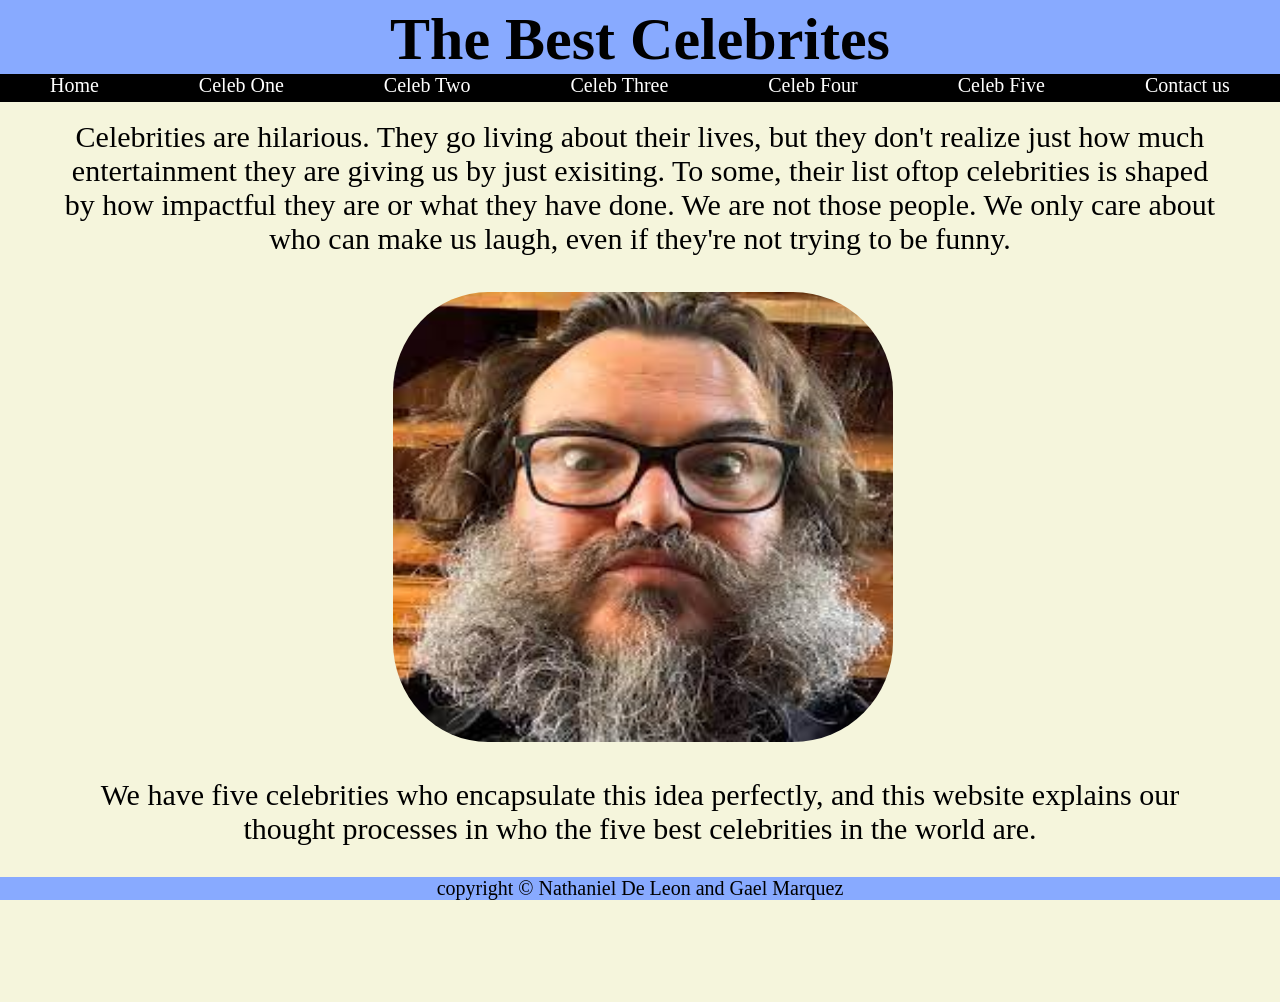
==== index.html @ 910fa21a "fixed pictures" ====
<html>
    <head>
        <title>Home</title>
        <link rel="stylesheet" href="styles.css">
    </head>
    <body>
        <header>
            <div class="heading">
                <h1>The Best Celebrites</h1>
            </div>
            <ul class="nav-bar">
                <li><a href="index.html">Home</a></li>
                <li><a href="celeb_one.html">Celeb One</a></li>
                <li><a href="celeb_two.html">Celeb Two</a></lil>
                <li><a href="celeb_three.html">Celeb Three</a></li>
                <li><a href="celeb_four.html">Celeb Four</a></li>
                <li><a href="celeb_five.html">Celeb Five</a></li>
                <li><a href="contact_us.html">Contact us</a></li>
            </ul>
        </header>
        <div class="content">
            <br>
            <p> Celebrities are hilarious. They go living about their lives, but they don't realize just how much entertainment they are giving us by just exisiting. To some, their list oftop celebrities is shaped by how impactful they are or what they have done. We are not those people. We only care about who can make us laugh, even if they're not trying to be funny. </p>
            <br><br>
            <img src="Images/JackBlack.jpeg" width="500" height="450">
            <br><br>
            <p> We have five celebrities who encapsulate this idea perfectly, and this website explains our thought processes in who the five best celebrities in the world are.</p>
        </div>
        <footer>
            copyright &copy; Nathaniel De Leon and Gael Marquez
        </footer>
    </body>
</html>
---- styles.css ----
*{
    margin:0px;
    padding:0px;
}
header{
    width:100%;
    align-items: center;
    background-color: #88aaff;
    padding-top: 5px;
    position: sticky;
    top:0;
}
.heading{
    color:black;
    font-size:30px;
    
}
.heading h1{
    text-align: center;
}
.nav-bar{
    background-color:black;
    display: flex;
    justify-content: space-around;
    list-style-type: none;
    padding-bottom: 5px;
    margin-bottom: 0px;
}
.nav-bar a{
    font-size: 20px;
    color: white;
}
.nav-bar .active{
    color: #e25825;
}
a:link{
    text-decoration: none;
}
a:visited{
    text-decoration: none;
}
a:hover{
    text-decoration: underline;
}
a:active{
    text-decoration: none;
}
.content{
    width: 100%;
    height:100%;
    background-color: beige;
}
footer{
    width: 100%;
    text-align: center;
    font-size: 20px;
    background-color: #88aaff;
    bottom: 0;
    position: fixed;
}
.content p{
    font-size: 30px;
    text-align:center;
    margin-left: 5%;
    margin-right: 5%;
}
.content img{
    display: block;
    margin-right: auto;
    margin-left:auto;
    padding-left: 5px;
    border: #000000 2px;
    border-radius: 100px;
}
.content form{
    width: max-content;
    margin: auto;
    padding-top: 30px;
}
.content form fieldset{
    padding: 10px;
}
.content form input, label{
    font-size: 20px;
}
.content form legend{
    font-size: 30px;
    
}
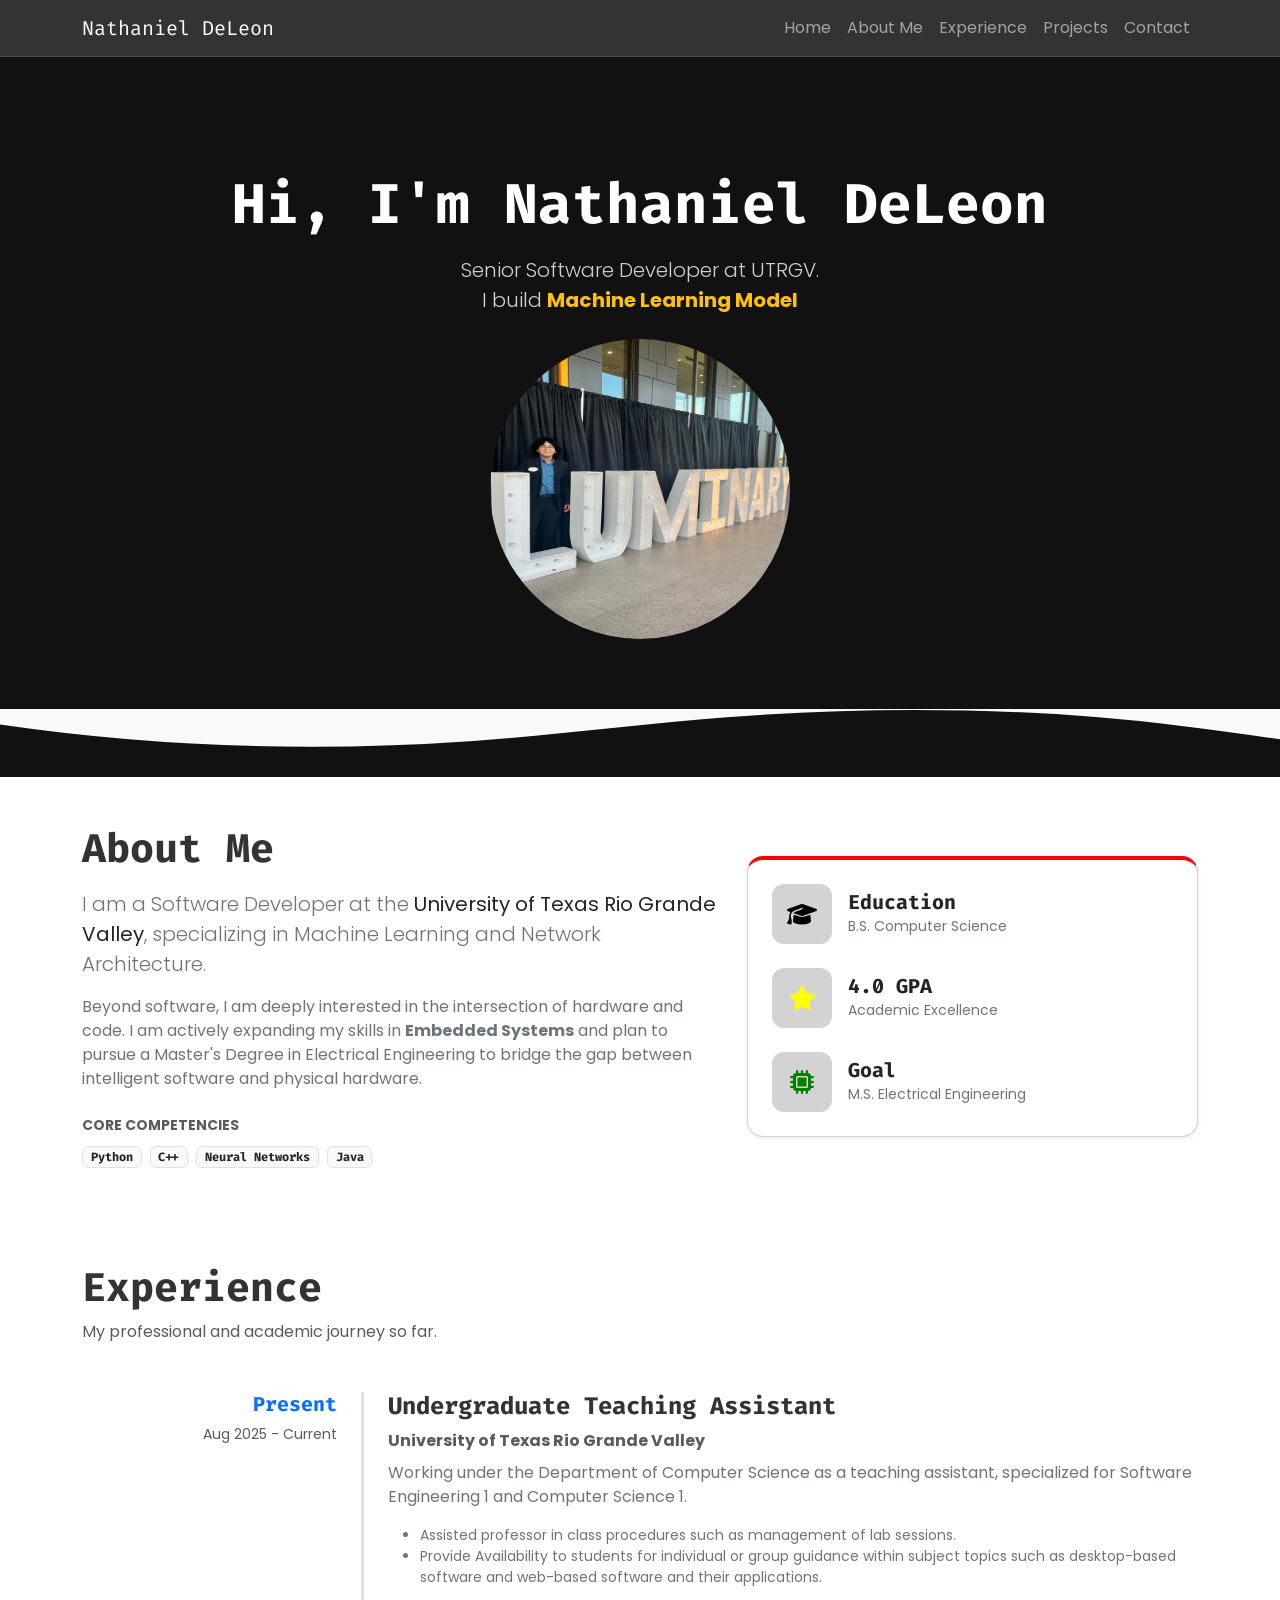
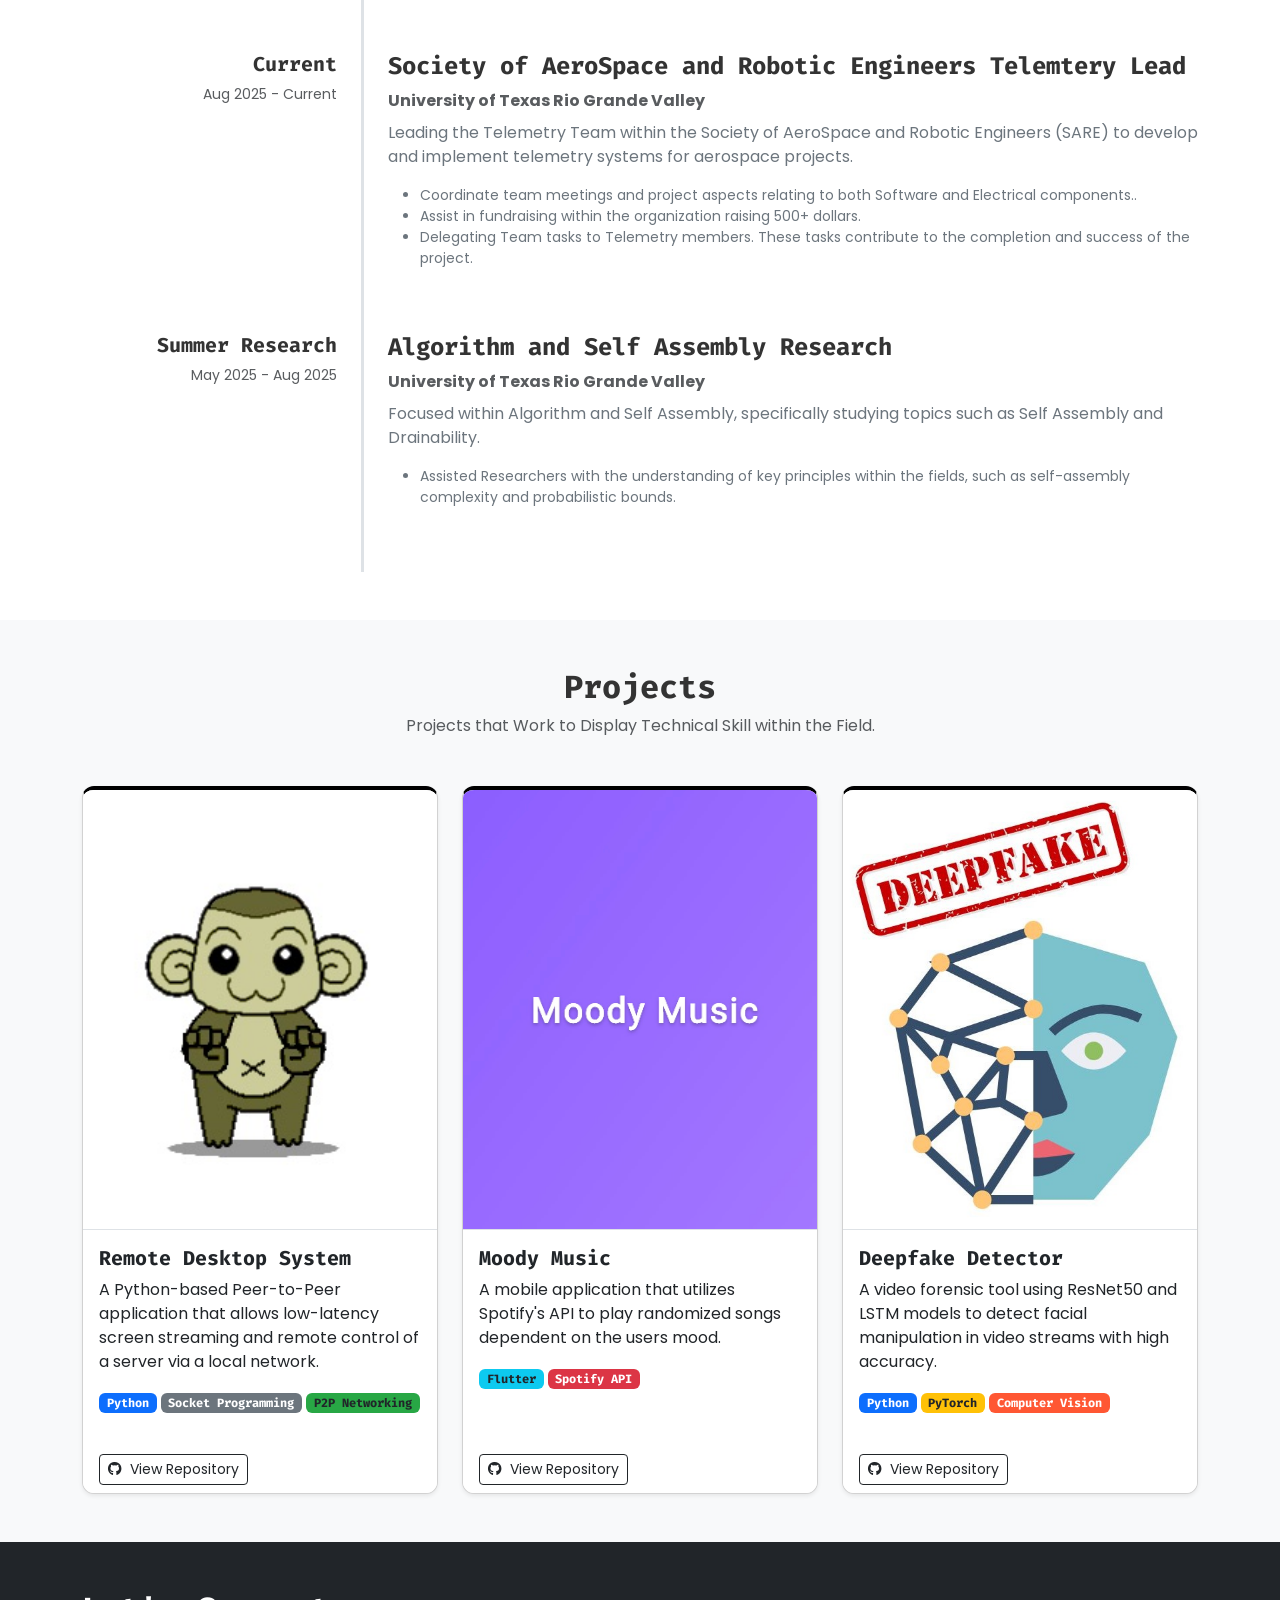
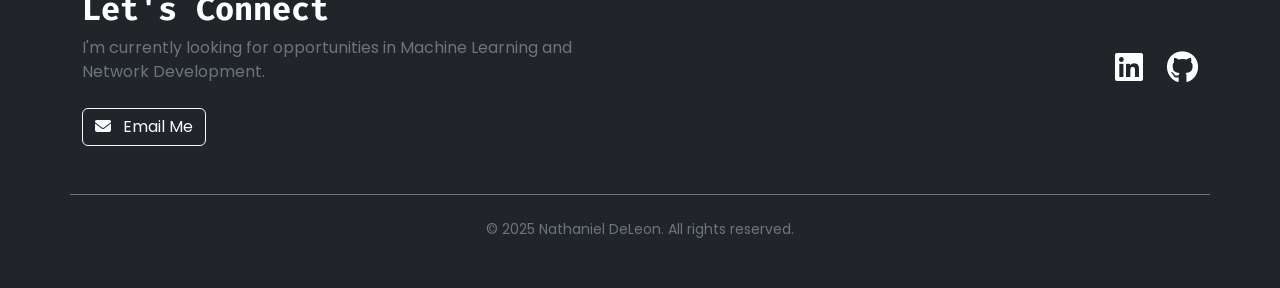
==== commit cc93ea2c: "Initial Commit of Portfolio" ====
--- a/index.html
+++ b/index.html
@@ -1,33 +1,315 @@
-<html>
-    <head>
-        <title>Home</title>
-        <link rel="stylesheet" href="styles.css">
-    </head>
-    <body>
-        <header>
-            <div class="heading">
-                <h1>The Best Celebrites</h1>
-            </div>
-            <ul class="nav-bar">
-                <li><a href="index.html">Home</a></li>
-                <li><a href="celeb_one.html">Celeb One</a></li>
-                <li><a href="celeb_two.html">Celeb Two</a></lil>
-                <li><a href="celeb_three.html">Celeb Three</a></li>
-                <li><a href="celeb_four.html">Celeb Four</a></li>
-                <li><a href="celeb_five.html">Celeb Five</a></li>
-                <li><a href="contact_us.html">Contact us</a></li>
-            </ul>
-        </header>
-        <div class="content">
-            <br>
-            <p> Celebrities are hilarious. They go living about their lives, but they don't realize just how much entertainment they are giving us by just exisiting. To some, their list oftop celebrities is shaped by how impactful they are or what they have done. We are not those people. We only care about who can make us laugh, even if they're not trying to be funny. </p>
-            <br><br>
-            <img src="Images/JackBlack.jpeg" width="500" height="450">
-            <br><br>
-            <p> We have five celebrities who encapsulate this idea perfectly, and this website explains our thought processes in who the five best celebrities in the world are.</p>
-        </div>
-        <footer>
-            copyright &copy; Nathaniel De Leon and Gael Marquez
-        </footer>
-    </body>
+<!DOCTYPE html>
+<html lang="en">
+<head>
+    <meta charset="UTF-8">
+    <meta name="viewport" content="width=device-width, initial-scale=1.0">
+    <title>Nathaniel DeLeon</title>
+    
+    <link href="https://cdn.jsdelivr.net/npm/bootstrap@5.3.0/dist/css/bootstrap.min.css" rel="stylesheet">
+    
+    <link rel="stylesheet" href="css/style.css">
+
+    <link href="https://fonts.googleapis.com/css2?family=Fira+Code:wght@300;400;500&family=Poppins:wght@400;600;700&display=swap" rel="stylesheet">
+    <link rel="stylesheet" href="https://cdnjs.cloudflare.com/ajax/libs/font-awesome/6.4.0/css/all.min.css">
+</head>
+<body>
+
+    <nav class="navbar navbar-expand-lg navbar-dark bg-dark sticky-top">
+        <div class="container">
+            <a class="navbar-brand" href="#">Nathaniel DeLeon</a>
+            
+            <button class="navbar-toggler" type="button" data-bs-toggle="collapse" data-bs-target="#navbarNav">
+                <span class="navbar-toggler-icon"></span>
+            </button>
+    
+            <div class="collapse navbar-collapse" id="navbarNav">
+                <ul class="navbar-nav ms-auto"> <li class="nav-item">
+                        <a class="nav-link" href="#hero">Home</a>
+                    </li>
+
+                    <li class="nav-item">
+                        <a class="nav-link" href="#about">About Me</a>
+                    </li>
+                    <li class="nav-item">
+                        <a class="nav-link" href="#experience">Experience</a>
+                    </li>
+
+                    <li class="nav-item">
+                        <a class="nav-link" href="#projects">Projects</a>
+                    </li>
+                    <li class="nav-item">
+                        <a class="nav-link" href="#contact">Contact</a>
+                    </li>
+                </ul>
+            </div>
+        </div>
+    </nav>
+
+    <section id="hero" class="text-center py-5">
+        <div class="container">
+            <h1 class="fw-bold display-4 mb-3">Hi, I'm Nathaniel DeLeon</h1>
+            
+            <p class="lead mb-4">
+                Senior Software Developer at UTRGV.<br>
+                I build <span id="typewriter" class="fw-bold text-warning"></span>
+            </p>
+
+            <img src="assets/ProfilePicture.JPG" alt="Nathaniel DeLeon" class="rounded-circle mb-4" width="300" height="300">
+            
+            
+        </div>
+        <div style="position: absolute; bottom: 0; left: 0; width: 100%; overflow: hidden; line-height: 0;">
+            <svg data-name="Layer 1" xmlns="http://www.w3.org/2000/svg" viewBox="0 0 1200 120" preserveAspectRatio="none" style="position: relative; display: block; width: calc(138% + 1.3px); height: 68px;">
+                <path d="M321.39,56.44c58-10.79,114.16-30.13,172-41.86,82.39-16.72,168.19-17.73,250.45-.39C823.78,31,906.67,72,985.66,92.83c70.05,18.48,146.53,26.09,214.34,3V0H0V27.35A600.21,600.21,0,0,0,321.39,56.44Z" fill="#f8f9fa"></path>
+            </svg>
+        </div>
+    </section>
+
+    <section id="about" class="py-5 bg-white">
+        <div class="container">
+            <div class="row align-items-center">
+                
+                <div class="col-md-7 mb-4 mb-md-0">
+                    <h2 class="fw-bold mb-3 display-6">About Me</h2>
+                    <p class="lead text-secondary">
+                        I am a Software Developer at the <strong class="text-dark">University of Texas Rio Grande Valley</strong>, specializing in Machine Learning and Network Architecture.
+                    </p>
+                    <p class="text-secondary">
+                        Beyond software, I am deeply interested in the intersection of hardware and code. I am actively expanding my skills in <strong>Embedded Systems</strong> and plan to pursue a Master's Degree in Electrical Engineering to bridge the gap between intelligent software and physical hardware.
+                    </p>
+                    
+                    <div class="mt-4">
+                        <p class="fw-bold small text-uppercase text-muted mb-2">Core Competencies</p>
+                        <span class="badge bg-light text-dark border me-1">Python</span>
+                        <span class="badge bg-light text-dark border me-1">C++</span>
+                        <span class="badge bg-light text-dark border me-1">Neural Networks</span>
+                        <span class="badge bg-light text-dark border">Java</span>
+                    </div>
+                </div>
+    
+                <div class="col-md-5">
+                    <div class="card bg-white p-4 rounded-4 shadow-sm h-100">
+                        <div class="d-flex align-items-center mb-4">
+                            <div class="icon-box icon-box-primary me-3">
+                                <i class="fas fa-graduation-cap fa-xl"></i>
+                            </div>
+                            <div>
+                                <h5 class="fw-bold mb-0">Education</h5>
+                                <small class="text-secondary">B.S. Computer Science</small>
+                            </div>
+                        </div>
+                    
+                        <div class="d-flex align-items-center mb-4">
+                            <div class="icon-box icon-box-warning me-3">
+                                <i class="fas fa-star fa-xl"></i>
+                            </div>
+                            <div>
+                                <h5 class="fw-bold mb-0">4.0 GPA</h5>
+                                <small class="text-secondary">Academic Excellence</small>
+                            </div>
+                        </div>
+                    
+                        <div class="d-flex align-items-center">
+                            <div class="icon-box icon-box-success me-3">
+                                <i class="fas fa-microchip fa-xl"></i>
+                            </div>
+                            <div>
+                                <h5 class="fw-bold mb-0">Goal</h5>
+                                <small class="text-secondary">M.S. Electrical Engineering</small>
+                            </div>
+                        </div>
+                    </div>
+                </div>
+    
+            </div>
+        </div>
+    </section>
+
+    <section id="experience" class="py-5 bg-white">
+        <div class="container">
+            <div class="mb-5">
+                <h2 class="fw-bold display-6">Experience</h2>
+                <p class="text-muted">My professional and academic journey so far.</p>
+            </div>
+    
+            <div class="row g-0">
+                <div class="col-md-3 d-flex flex-column align-items-md-end pe-md-4 mb-3 mb-md-0">
+                    <h5 class="fw-bold text-primary">Present</h5>
+                    <span class="text-muted small">Aug 2025 - Current</span>
+                </div>
+                <div class="col-md-9 ps-md-4 border-start border-3 border-light pb-5">
+                    <h4 class="fw-bold">Undergraduate Teaching Assistant</h4>
+                    <p class="text-muted fw-bold mb-2">University of Texas Rio Grande Valley</p>
+                    <p class="text-secondary">
+                        Working under the Department of Computer Science as a teaching assistant, specialized for Software Engineering 1 and Computer Science 1.
+                        
+                    </p>
+                    <ul class="text-secondary small">
+                        <li>Assisted professor in class procedures such as management of lab sessions.</li>
+                        <li>Provide Availability to students for individual or group guidance within subject topics such as desktop-based software and web-based software and their applications.</li>
+                    </ul>
+                </div>
+            </div>
+    
+            <div class="row g-0">
+                <div class="col-md-3 d-flex flex-column align-items-md-end pe-md-4 mb-3 mb-md-0">
+                    <h5 class="fw-bold">Current</h5>
+                    <span class="text-muted small">Aug 2025 - Current</span>
+                </div>
+                <div class="col-md-9 ps-md-4 border-start border-3 border-light pb-5">
+                    <h4 class="fw-bold">Society of AeroSpace and Robotic Engineers Telemtery Lead</h4>
+                    <p class="text-muted fw-bold mb-2">University of Texas Rio Grande Valley</p>
+                    <p class="text-secondary">
+                        Leading the Telemetry Team within the Society of AeroSpace and Robotic Engineers (SARE) to develop and implement telemetry systems for aerospace projects.
+                    </p>
+                    <ul class="text-secondary small">
+                        <li>Coordinate team meetings and project aspects relating to both Software and Electrical components..</li>
+                        <li>Assist in fundraising within the organization raising 500+ dollars.</li>
+                        <li>Delegating Team tasks to Telemetry members. These tasks contribute to the completion and success of the project.</li>
+                    </ul>
+                </div>
+            </div>
+    
+            <div class="row g-0">
+                <div class="col-md-3 d-flex flex-column align-items-md-end pe-md-4 mb-3 mb-md-0">
+                    <h5 class="fw-bold">Summer Research</h5>
+                    <span class="text-muted small">May 2025 - Aug 2025</span>
+                </div>
+                <div class="col-md-9 ps-md-4 border-start border-3 border-light pb-5">
+                    <h4 class="fw-bold">Algorithm and Self Assembly Research</h4>
+                    <p class="text-muted fw-bold mb-2">University of Texas Rio Grande Valley</p>
+                    <p class="text-secondary">
+                        Focused within Algorithm and Self Assembly, specifically studying topics such as Self Assembly and Drainability.
+                    </p>
+                    <ul class="text-secondary small">
+                        <li>Assisted Researchers with the understanding of key principles within the fields, such as self-assembly complexity and probabilistic bounds.</li>
+                    </ul>
+                </div>
+            </div>
+    
+        </div>
+    </section>
+
+    <section id="projects" class="py-5 bg-light">
+        <div class="container">
+            
+            <div class="text-center mb-5">
+                <h2 class="fw-bold">Projects</h2>
+                <p class="text-muted">Projects that Work to Display Technical Skill within the Field.</p>
+            </div>
+    
+            <div class="row g-4"> 
+                
+                <div class="col-12 col-md-6 col-lg-4">
+                    <div id="Remote" class="card h-100 shadow-sm">
+                        <img src="assets/monkey_wave.jpeg" class="card-img-top" alt="Remote Desktop App">
+                        <div class="card-body">
+                            <h5 class="card-title fw-bold">Remote Desktop System</h5>
+                            <p class="card-text">
+                                A Python-based Peer-to-Peer application that allows low-latency screen streaming and remote control of a server via a local network.
+                            </p>
+                            <div class="mb-3">
+                                <span class="badge bg-primary">Python</span>
+                                <span class="badge bg-secondary">Socket Programming</span>
+                                <span class="badge bg-green-color text-dark">P2P Networking</span>
+                            </div>
+                        </div>
+                        <div class="card-footer bg-white border-0">
+                            <a href="https://github.com/CompleteCanoe98/Local-Network-Remote-Desktop-Streaming-Control-System" target="_blank" class="btn btn-outline-dark btn-sm">
+                                <i class="fab fa-github me-1"></i> View Repository
+                            </a>
+                        </div>
+                    </div>
+                </div>
+
+                <div class="col-12 col-md-6 col-lg-4">
+                    <div id="moody-card" class="card h-100 shadow-sm">
+                        <img src="assets/MoodyMusicIcon.jpeg" class="card-img-top" alt="Moody Music">
+                        <div class="card-body">
+                            <h5 class="card-title fw-bold">Moody Music</h5>
+                            <p class="card-text">
+                                A mobile application that utilizes Spotify's API to play randomized songs dependent on the users mood.
+                            </p>
+                            <div class="mb-3">
+                                <span class="badge bg-info text-dark">Flutter</span>
+                                <span class="badge bg-danger">Spotify API</span>
+                            </div>
+
+                        </div>
+                        <div class="card-footer bg-white border-0">
+                            <a href="https://github.com/CompleteCanoe98/Moody-Music" class="btn btn-outline-dark btn-sm">
+                                <i class="fab fa-github me-1"></i> View Repository</a>
+                        </div>
+                    </div>
+                </div>
+    
+                <div class="col-12 col-md-6 col-lg-4">
+                    <div id="deepfake" class="card h-100 shadow-sm">
+                        <img src="assets/deepfakePicture.jpg" class="card-img-top" alt="Deepfake Detector">
+                        <div class="card-body">
+                            <h5 class="card-title fw-bold">Deepfake Detector</h5>
+                            <p class="card-text">
+                                A video forensic tool using ResNet50 and LSTM models to detect facial manipulation in video streams with high accuracy.
+                            </p>
+                            <div class="mb-3">
+                                <span class="badge bg-primary">Python</span>
+                                <span class="badge bg-warning text-dark">PyTorch</span>
+                                <span class="badge bg-accent-orange text-white">Computer Vision</span>
+                            </div>
+                        </div>
+                        <div class="card-footer bg-white border-0">
+                            <a href="https://github.com/RodolfoJGonz/FacialVideoDeepfakeDetector?tab=readme-ov-file" class="btn btn-outline-dark btn-sm">
+                                <i class="fab fa-github me-1"></i> View Repository
+                            </a>
+                            </div>
+                    </div>
+                </div>
+    
+                
+    
+            </div> </div> 
+    </section>
+
+    
+
+            <section id="contact" class="py-5 bg-dark text-white">
+                <div class="container">
+                    <div class="row text-center text-md-start">
+                        
+                        <div class="col-md-6 mb-4 mb-md-0">
+                            <h2 class="fw-bold">Let's Connect</h2>
+                            <p class="text-secondary">
+                                I'm currently looking for opportunities in Machine Learning and Network Development.
+                            </p>
+                            <a href="mailto:nathanfavian@gmail.com" class="btn btn-outline-light mt-2">
+                                <i class="fas fa-envelope me-2"></i> Email Me
+                            </a>
+                        </div>
+                        
+                        <!---TODO MAKE LINKEDIN--->
+                        <div class="col-md-6 d-flex align-items-center justify-content-center justify-content-md-end">
+                            <div class="d-flex gap-4">
+                                <a href="#" class="text-white text-decoration-none fs-2 social-icon">
+                                    <i class="fab fa-linkedin"></i>
+                                </a>
+                                <a href="https://github.com/CompleteCanoe98" class="text-white text-decoration-none fs-2 social-icon">
+                                    <i class="fab fa-github"></i>
+                                </a>
+                            </div>
+                        </div>
+                        
+                    </div>
+                    
+                    <div class="row mt-5 pt-4 border-top border-secondary text-center">
+                        <div class="col">
+                            <p class="text-secondary small mb-0">&copy; 2025 Nathaniel DeLeon. All rights reserved.</p>
+                        </div>
+                    </div>
+                </div>
+            </section>
+
+    <script src="https://cdn.jsdelivr.net/npm/bootstrap@5.3.0/dist/js/bootstrap.bundle.min.js"></script>
+    
+    <script src="js/main.js"></script>
+</body>
 </html>
--- a/css/style.css
+++ b/css/style.css
@@ -0,0 +1,212 @@
+/* ===========================
+   1. GLOBAL & TYPOGRAPHY
+   =========================== */
+   :root {
+    --primary-color: #00ADB5;     /* Your Tech Teal */
+    --primary-hover: #008c93;
+    
+    /* 1. New Custom Accent Color (e.g., Bright Orange) */
+    --accent-orange: #FF5733;     
+
+    --green-color: #28a745;       /* Bootstrap Success Green */
+
+    /* 2. Overriding a Bootstrap Semantic Color (optional) */
+    --bs-secondary: #4a5568;      /* Dark Slate Gray instead of default Bootstrap Gray */
+    --bs-secondary-hover: #373f4d; 
+    
+    --dark-bg: #111111;
+    --light-bg: #f8f9fa;
+}
+
+html {
+    scroll-behavior: smooth;
+}
+
+body {
+    background-color: var(--light-bg);
+    /* Subtle Grid Pattern */
+    background-image: radial-gradient(#dee2e6 1px, transparent 1px);
+    background-size: 20px 20px;
+    color: #333;
+    font-family: 'Poppins', sans-serif; /* Default text font */
+}
+
+/* "Hacker" Font for headings and brand */
+h1, h2, h3, h4, h5, .navbar-brand, .badge {
+    font-family: 'Fira Code', monospace; 
+}
+
+/* Offset for sticky navbar */
+section {
+    scroll-margin-top: 80px;
+}
+
+/* ===========================
+   2. NAVBAR
+   =========================== */
+.navbar {
+    background: rgba(17, 17, 17, 0.85) !important; /* Matches hero dark */
+    backdrop-filter: blur(10px); 
+    border-bottom: 1px solid rgba(255,255,255,0.1);
+}
+
+/* ===========================
+   3. HERO SECTION
+   =========================== */
+#hero {
+    background-color: var(--dark-bg);
+    color: #ffffff;
+    min-height: 80vh;
+    display: flex;
+    flex-direction: column; /* Allows us to stack content */
+    align-items: center;
+    justify-content: center;
+    position: relative; /* Needed for the wave */
+    padding-bottom: 50px; /* Space for the wave */
+}
+
+#hero .lead {
+    color: rgba(255, 255, 255, 0.8) !important; 
+}
+
+/* ===========================
+   4. COMPONENTS (Cards, Buttons)
+   =========================== */
+/* Custom Teal Button */
+.btn-primary {
+    background-color: var(--primary-color);
+    border-color: var(--primary-color);
+    transition: all 0.2s ease;
+}
+
+.btn-primary:hover {
+    background-color: var(--primary-hover);
+    border-color: var(--primary-hover);
+    transform: translateY(-2px); /* Tiny lift on hover */
+}
+
+/* Card Styling */
+.card {
+    transition: transform 0.3s ease, box-shadow 0.3s ease;
+    border-radius: 15px; 
+    overflow: hidden; 
+    border-top: 4px solid red; /* The Teal Accent Line */
+    border-radius: 12px; /* Slightly softer corners */
+}
+
+.card:hover {
+    transform: translateY(-10px); 
+    box-shadow: 0 15px 30px rgba(0, 0, 0, 0.15) !important; 
+}
+
+/* Force all card images to be the same size */
+.card-img-top {
+    height: 440px; /* Sets a fixed height */
+    object-fit: cover; /* Crops the image to fit the box without distorting it */
+    width: 100%; /* Ensures it fills the width */
+}
+
+.card-img-bottom {
+    border-top: 1px solid #dee2e6; /* Light separator line */
+}
+
+/* Experience Timeline Line */
+#experience .border-start {
+    border-color: #dee2e6 !important;
+}
+
+#projects .card {
+    border-top: 4px solid black; /* Teal Accent Line */
+    border-radius: 12px; /* Slightly softer corners */
+    img {
+        border-bottom: 1px solid #dee2e6; /* Light separator line */
+    }
+}
+#Remote:hover {
+    transform: translateY(-10px);
+    /* This creates a Teal Glow behind the card */
+    box-shadow: 0 20px 40px red !important; 
+    border-color: red;
+}
+
+#moody-card:hover {
+    transform: translateY(-10px);
+    box-shadow: 0 20px 40px purple!important;
+    border-color: purple!important;
+}
+
+#deepfake:hover {
+    transform: translateY(-10px);
+    box-shadow: 0 20px 40px blue!important;
+    border-color: blue!important;
+}
+
+/* ===========================
+   5. SOCIAL ICONS
+   =========================== */
+.social-icon {
+    transition: transform 0.2s, color 0.2s;
+}
+
+.social-icon:hover {
+    transform: scale(1.2);
+    color: var(--primary-color) !important;
+}
+
+/* ===========================
+   CUSTOM ICON BOXES
+   =========================== */
+
+   .icon-box {
+    width: 60px;
+    height: 60px;
+    display: flex;
+    align-items: center;
+    justify-content: center;
+    border-radius: 12px; /* Soft square corners */
+    transition: transform 0.3s ease;
+}
+
+/* Hover Effect: Rotate slightly */
+.card:hover .icon-box {
+    transform: rotate(10deg);
+}
+
+/* 1. Primary Box (Teal - Matches your theme) */
+.icon-box-primary {
+    background-color: lightgray; 
+    color: black;
+}
+
+/* GPA */
+.icon-box-warning {
+    background-color: lightgray;
+    color: yellow;
+}
+
+/* 3. Success Box (Green for Hardware) */
+.icon-box-success {
+    background-color: lightgrey;
+    color: green;
+}
+
+/* Paste this into css/style.css if you haven't yet! */
+.icon-box {
+    width: 60px;
+    height: 60px;
+    display: flex;
+    align-items: center;
+    justify-content: center;
+    border-radius: 12px;
+}
+
+
+/*utility colors*/
+/* Sets background color */
+.bg-accent-orange {
+    background-color: var(--accent-orange);
+}
+
+.bg-green-color{
+    background-color: var(--green-color);
+}
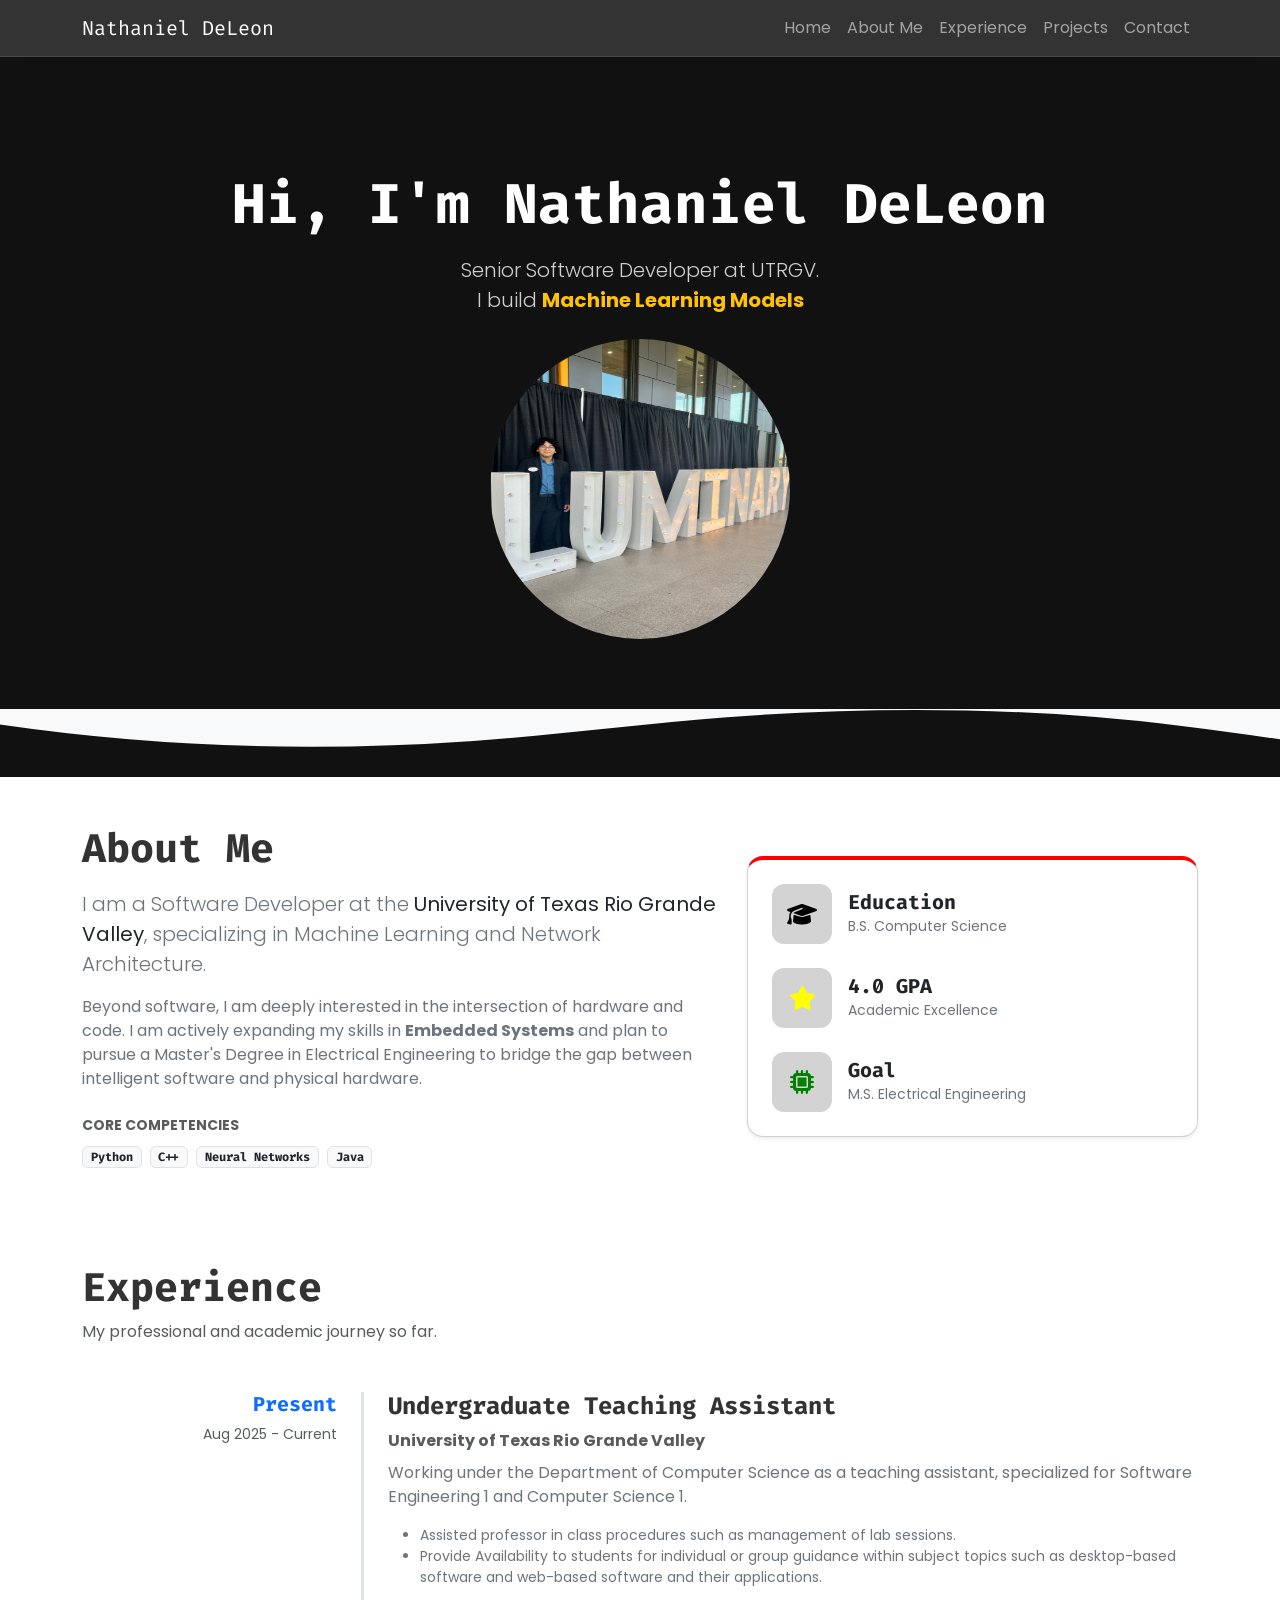
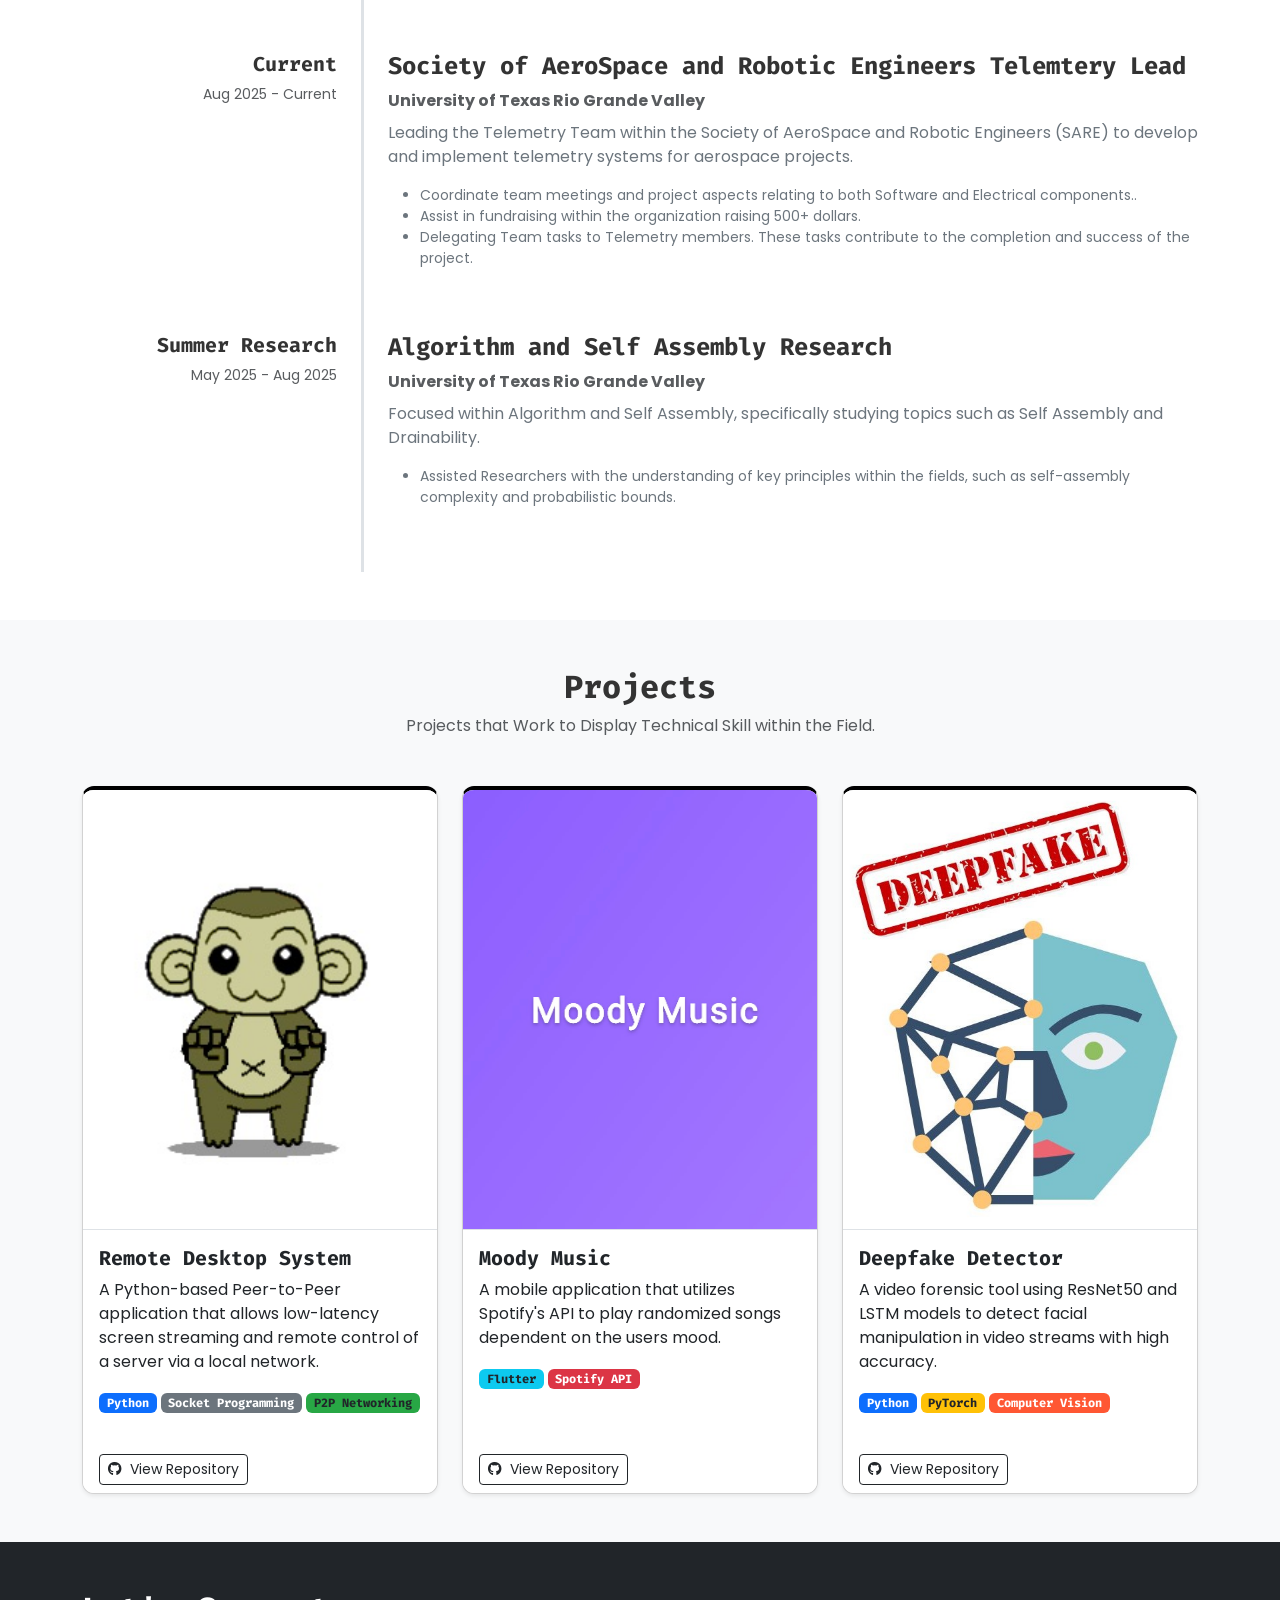
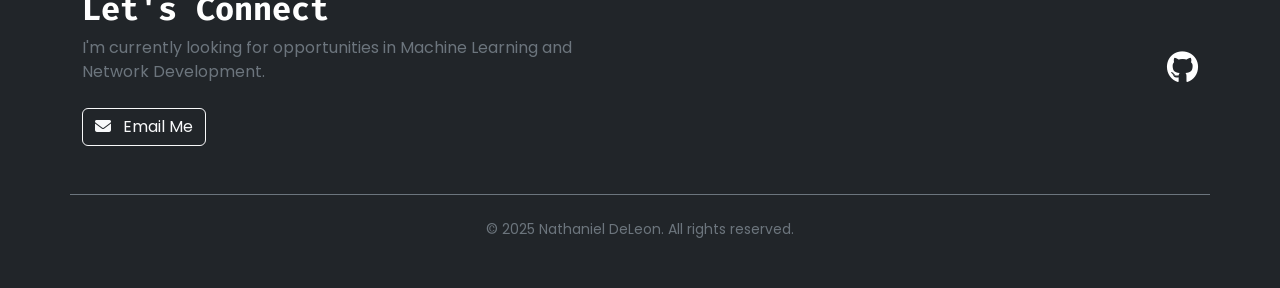
==== commit 98779e2b: "Minor Adjustment" ====
--- a/index.html
+++ b/index.html
@@ -289,9 +289,11 @@
                         <!---TODO MAKE LINKEDIN--->
                         <div class="col-md-6 d-flex align-items-center justify-content-center justify-content-md-end">
                             <div class="d-flex gap-4">
+                                <!------
                                 <a href="#" class="text-white text-decoration-none fs-2 social-icon">
                                     <i class="fab fa-linkedin"></i>
                                 </a>
+                                ----->
                                 <a href="https://github.com/CompleteCanoe98" class="text-white text-decoration-none fs-2 social-icon">
                                     <i class="fab fa-github"></i>
                                 </a>
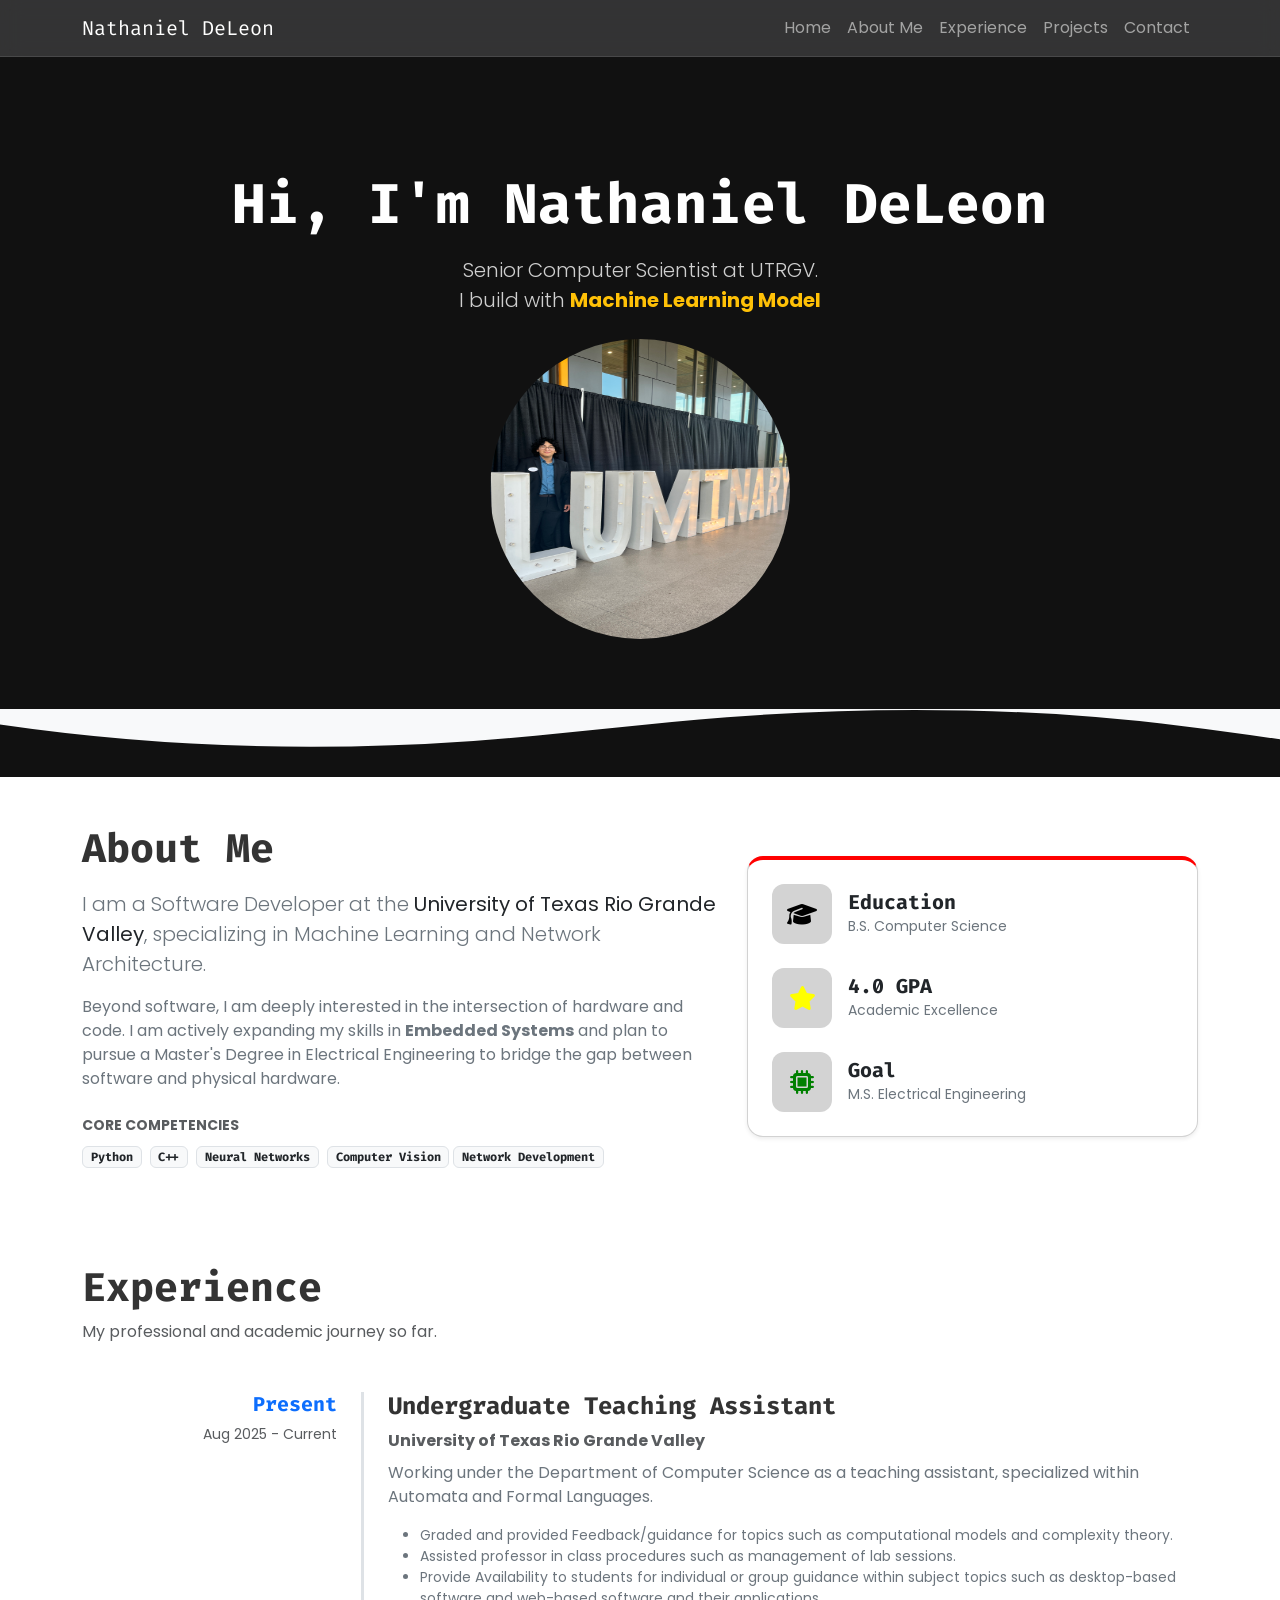
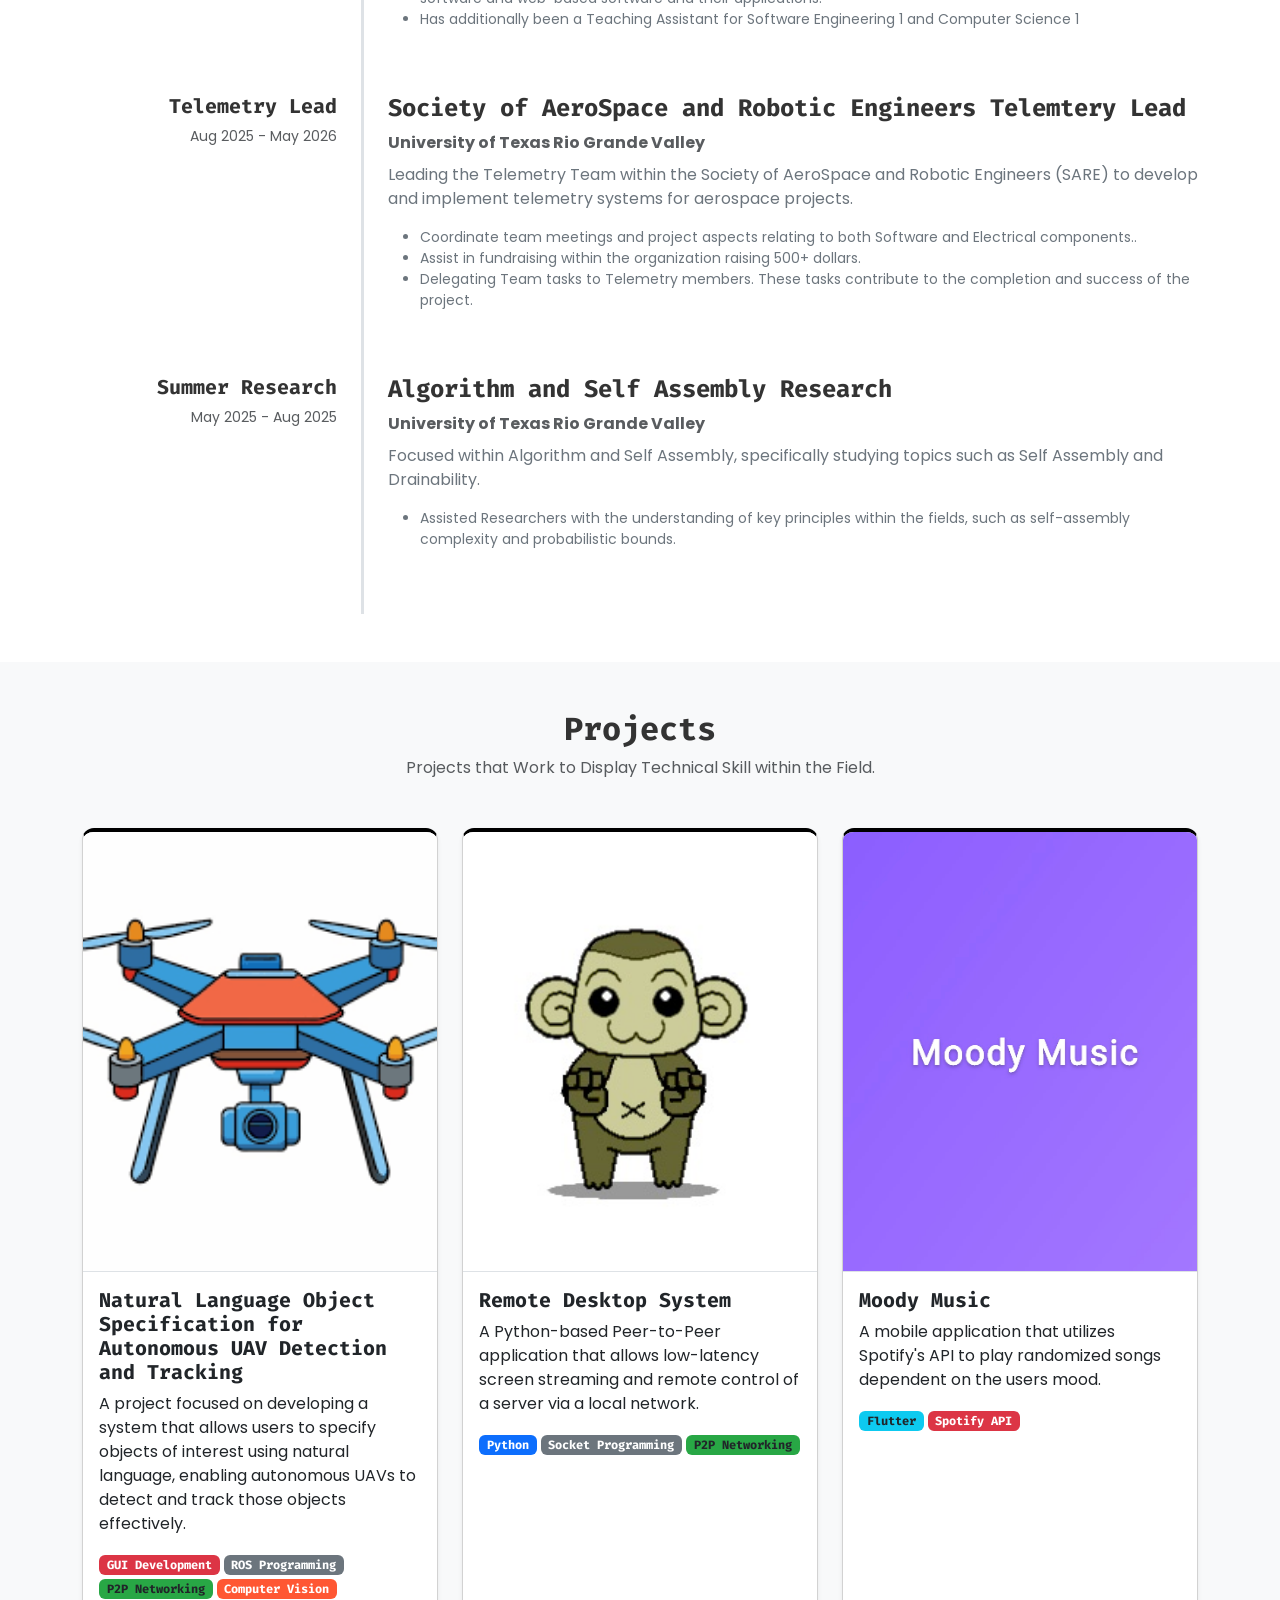
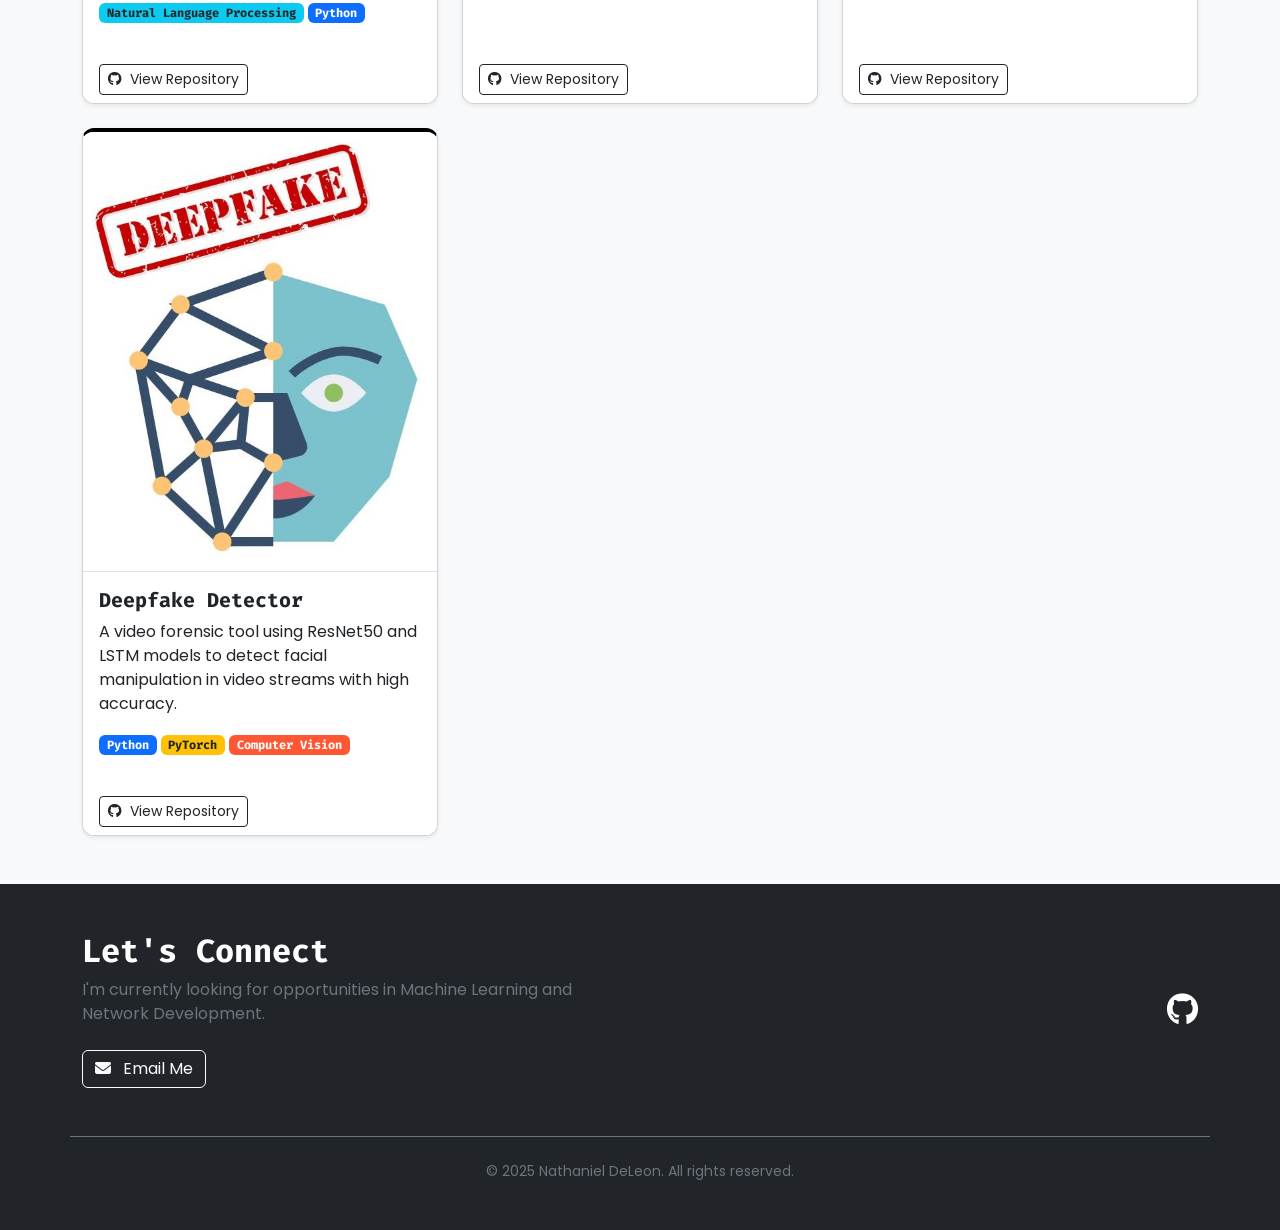
==== commit f470a14d: "Update dates as well as Added New Project" ====
--- a/index.html
+++ b/index.html
@@ -50,8 +50,8 @@
             <h1 class="fw-bold display-4 mb-3">Hi, I'm Nathaniel DeLeon</h1>
             
             <p class="lead mb-4">
-                Senior Software Developer at UTRGV.<br>
-                I build <span id="typewriter" class="fw-bold text-warning"></span>
+                Senior Computer Scientist at UTRGV.<br>
+                I build with <span id="typewriter" class="fw-bold text-warning"></span>
             </p>
 
             <img src="assets/ProfilePicture.JPG" alt="Nathaniel DeLeon" class="rounded-circle mb-4" width="300" height="300">
@@ -75,7 +75,7 @@
                         I am a Software Developer at the <strong class="text-dark">University of Texas Rio Grande Valley</strong>, specializing in Machine Learning and Network Architecture.
                     </p>
                     <p class="text-secondary">
-                        Beyond software, I am deeply interested in the intersection of hardware and code. I am actively expanding my skills in <strong>Embedded Systems</strong> and plan to pursue a Master's Degree in Electrical Engineering to bridge the gap between intelligent software and physical hardware.
+                        Beyond software, I am deeply interested in the intersection of hardware and code. I am actively expanding my skills in <strong>Embedded Systems</strong> and plan to pursue a Master's Degree in Electrical Engineering to bridge the gap between software and physical hardware.
                     </p>
                     
                     <div class="mt-4">
@@ -83,7 +83,10 @@
                         <span class="badge bg-light text-dark border me-1">Python</span>
                         <span class="badge bg-light text-dark border me-1">C++</span>
                         <span class="badge bg-light text-dark border me-1">Neural Networks</span>
-                        <span class="badge bg-light text-dark border">Java</span>
+                        <span class="badge bg-light text-dark border">Computer Vision</span>
+                        <span class="badge bg-light text-dark border">Network Development</span>
+
+
                     </div>
                 </div>
     
@@ -141,20 +144,22 @@
                     <h4 class="fw-bold">Undergraduate Teaching Assistant</h4>
                     <p class="text-muted fw-bold mb-2">University of Texas Rio Grande Valley</p>
                     <p class="text-secondary">
-                        Working under the Department of Computer Science as a teaching assistant, specialized for Software Engineering 1 and Computer Science 1.
+                        Working under the Department of Computer Science as a teaching assistant, specialized within Automata and Formal Languages.
                         
                     </p>
                     <ul class="text-secondary small">
+                        <li>Graded and provided Feedback/guidance for topics such as computational models and complexity theory. </li>
                         <li>Assisted professor in class procedures such as management of lab sessions.</li>
                         <li>Provide Availability to students for individual or group guidance within subject topics such as desktop-based software and web-based software and their applications.</li>
+                        <li>Has additionally been a Teaching Assistant for Software Engineering 1 and Computer Science 1</li>
                     </ul>
                 </div>
             </div>
     
             <div class="row g-0">
                 <div class="col-md-3 d-flex flex-column align-items-md-end pe-md-4 mb-3 mb-md-0">
-                    <h5 class="fw-bold">Current</h5>
-                    <span class="text-muted small">Aug 2025 - Current</span>
+                    <h5 class="fw-bold">Telemetry Lead</h5>
+                    <span class="text-muted small">Aug 2025 - May 2026</span>
                 </div>
                 <div class="col-md-9 ps-md-4 border-start border-3 border-light pb-5">
                     <h4 class="fw-bold">Society of AeroSpace and Robotic Engineers Telemtery Lead</h4>
@@ -199,6 +204,31 @@
             </div>
     
             <div class="row g-4"> 
+
+                <div class="col-12 col-md-6 col-lg-4">
+                    <div id="Drone" class="card h-100 shadow-sm">
+                        <img src="assets/drone.png" class="card-img-top" alt="natural">
+                        <div class="card-body">
+                            <h5 class="card-title fw-bold">Natural Language Object Specification for Autonomous UAV Detection and Tracking</h5>
+                            <p class="card-text">
+                                A project focused on developing a system that allows users to specify objects of interest using natural language, enabling autonomous UAVs to detect and track those objects effectively.
+                            </p>
+                            <div class="mb-3">
+                                <span class="badge bg-danger">GUI Development</span>
+                                <span class="badge bg-secondary">ROS Programming</span>
+                                <span class="badge bg-green-color text-dark">P2P Networking</span>
+                                <span class="badge bg-accent-orange text-white">Computer Vision</span>
+                                <span class="badge bg-info text-dark">Natural Language Processing</span>
+                                <span class="badge bg-primary">Python</span>
+                            </div>
+                        </div>
+                        <div class="card-footer bg-white border-0">
+                            <a href="https://github.com/isabellawtu09/Senior-Project-Autonomous-Drone" target="_blank" class="btn btn-outline-dark btn-sm">
+                                <i class="fab fa-github me-1"></i> View Repository
+                            </a>
+                        </div>
+                    </div>
+                </div>
                 
                 <div class="col-12 col-md-6 col-lg-4">
                     <div id="Remote" class="card h-100 shadow-sm">
--- a/css/style.css
+++ b/css/style.css
@@ -129,6 +129,12 @@
     border-color: red;
 }
 
+#Drone:hover {
+    transform: translateY(-10px);
+    box-shadow: 0 20px 40px green !important;
+    border-color: green !important;
+}
+
 #moody-card:hover {
     transform: translateY(-10px);
     box-shadow: 0 20px 40px purple!important;
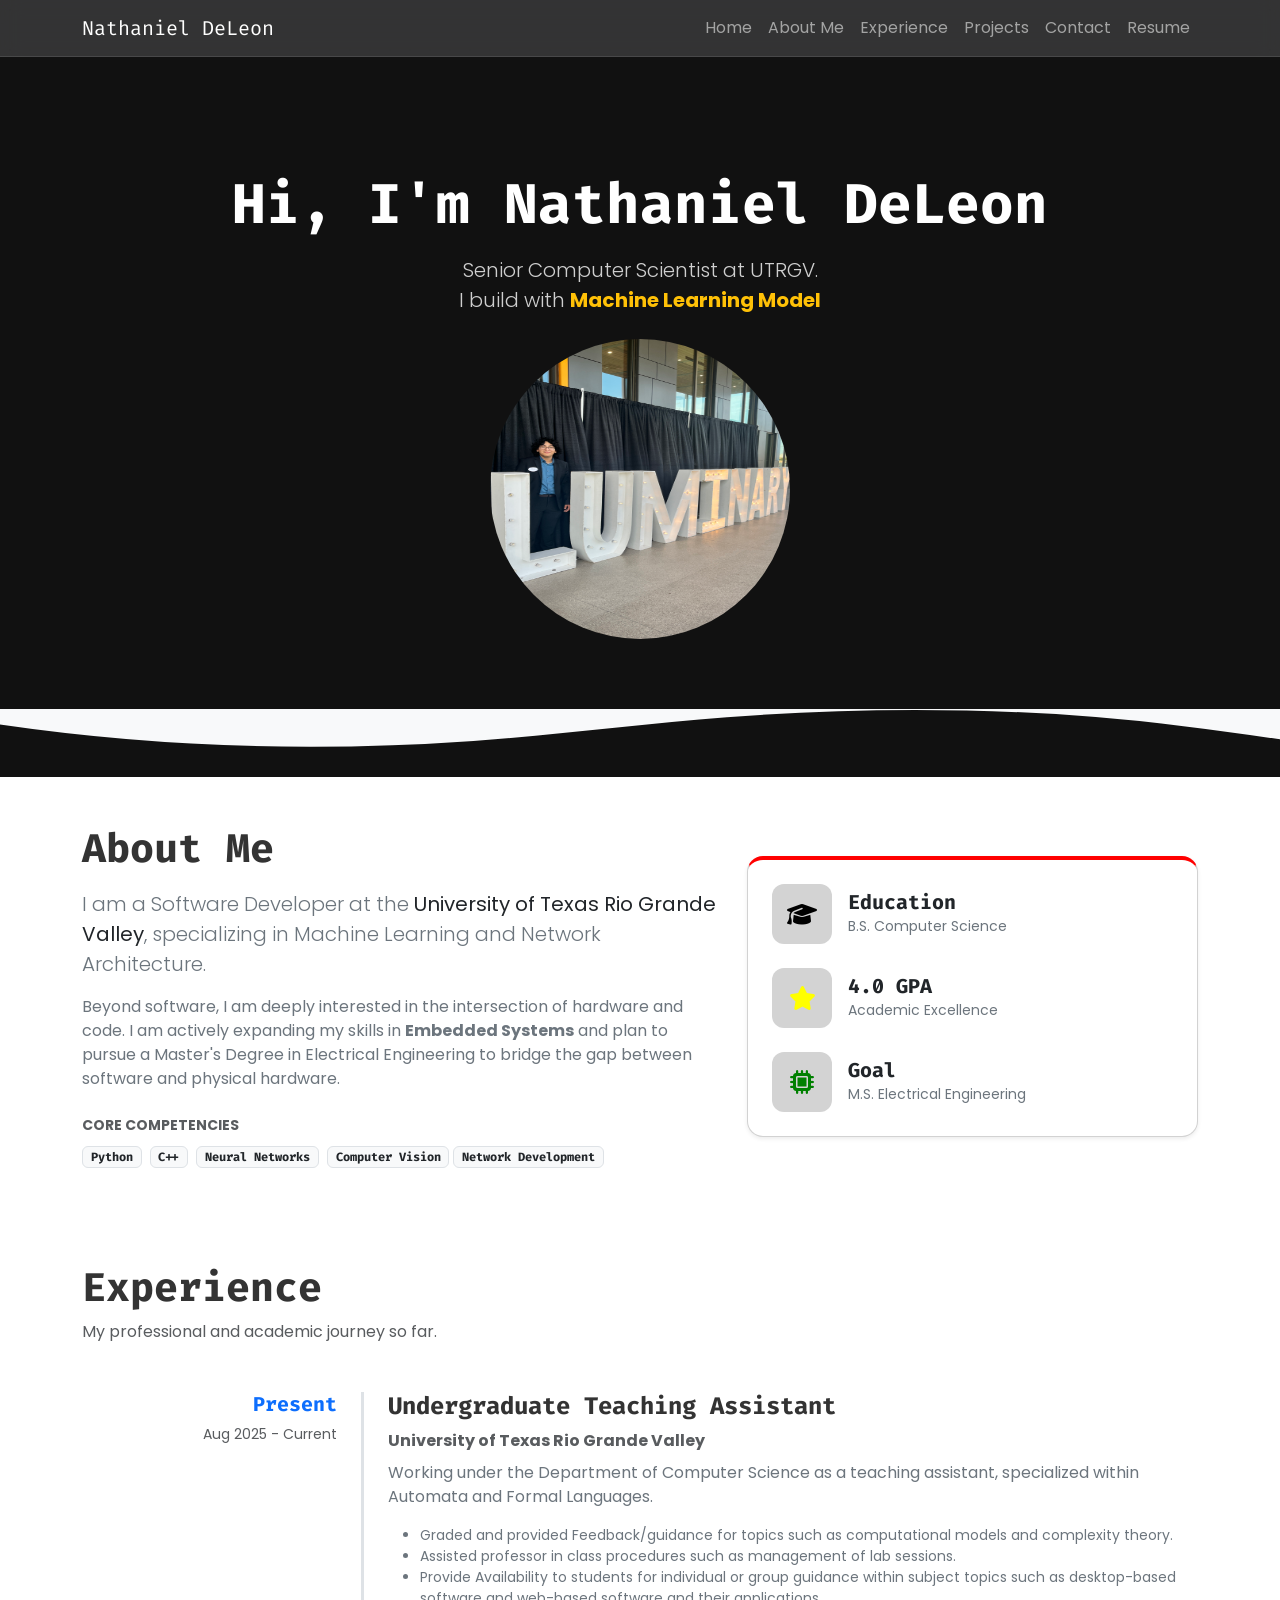
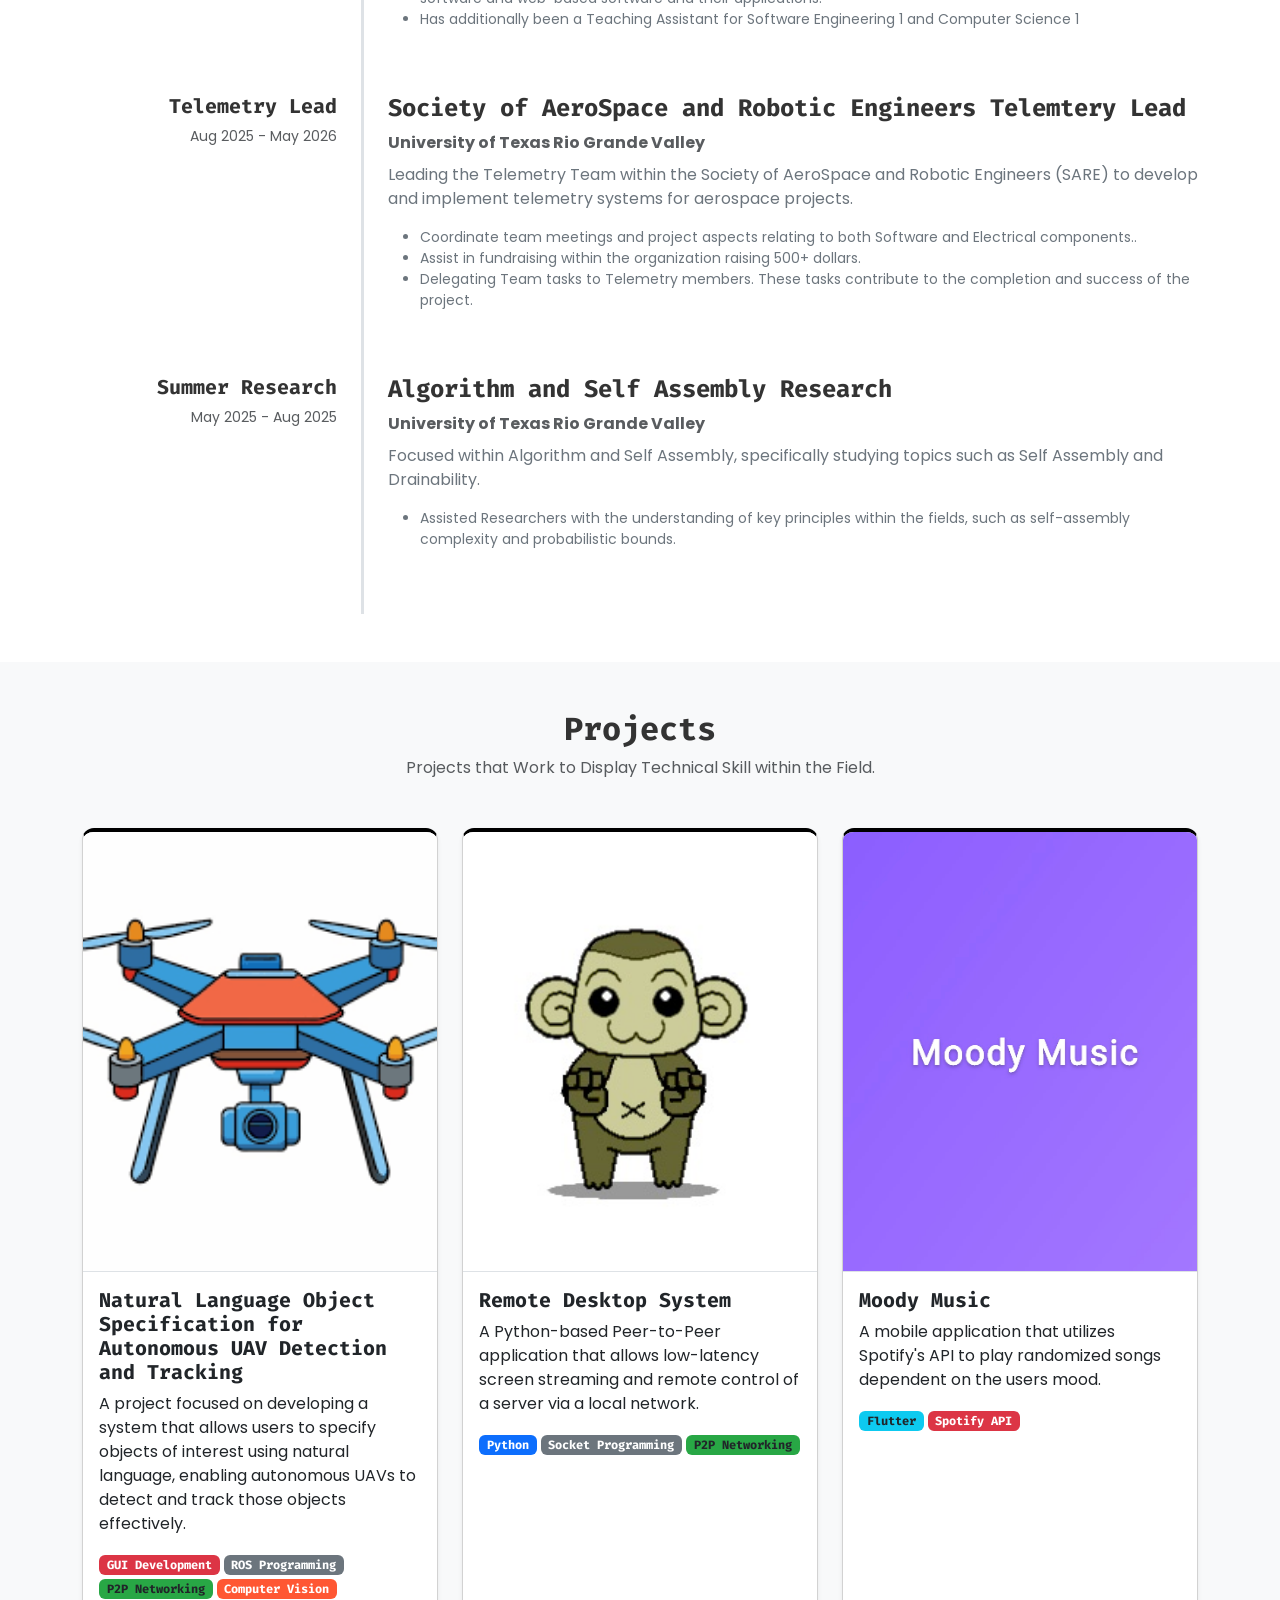
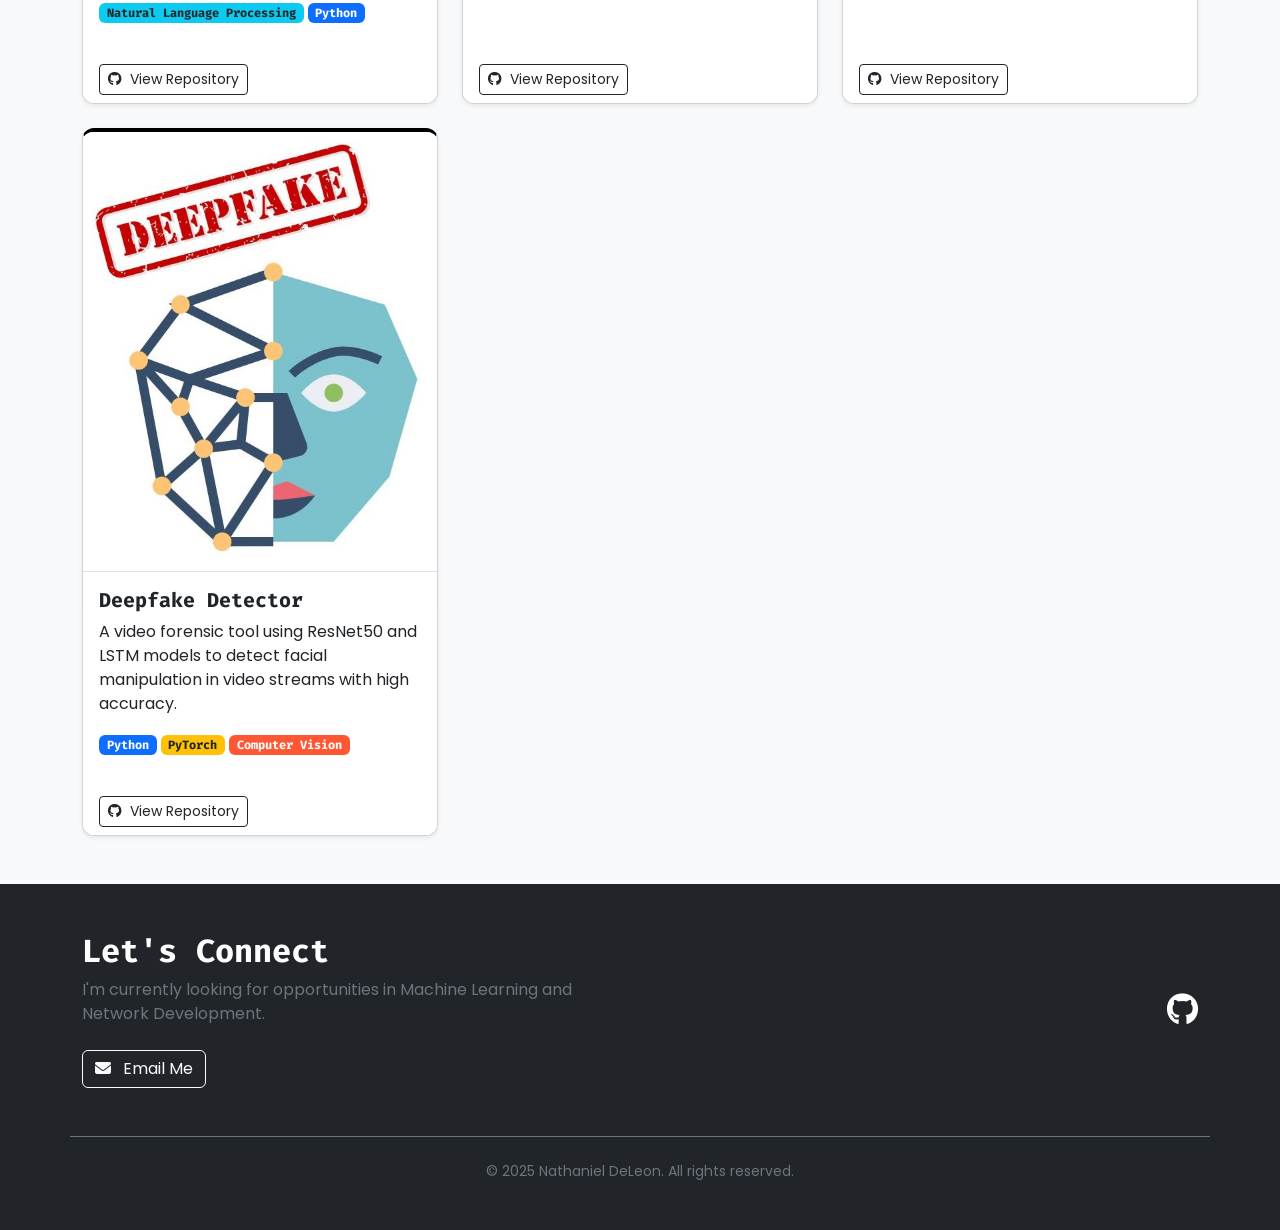
==== commit bbe888e0: "Added resume" ====
--- a/index.html
+++ b/index.html
@@ -39,6 +39,9 @@
                     </li>
                     <li class="nav-item">
                         <a class="nav-link" href="#contact">Contact</a>
+                    </li>
+                    <li class="nav-item">
+                        <a class="nav-link" href="assets/Nathaniel DeLeon Resume.pdf" target="_blank">Resume</a>
                     </li>
                 </ul>
             </div>
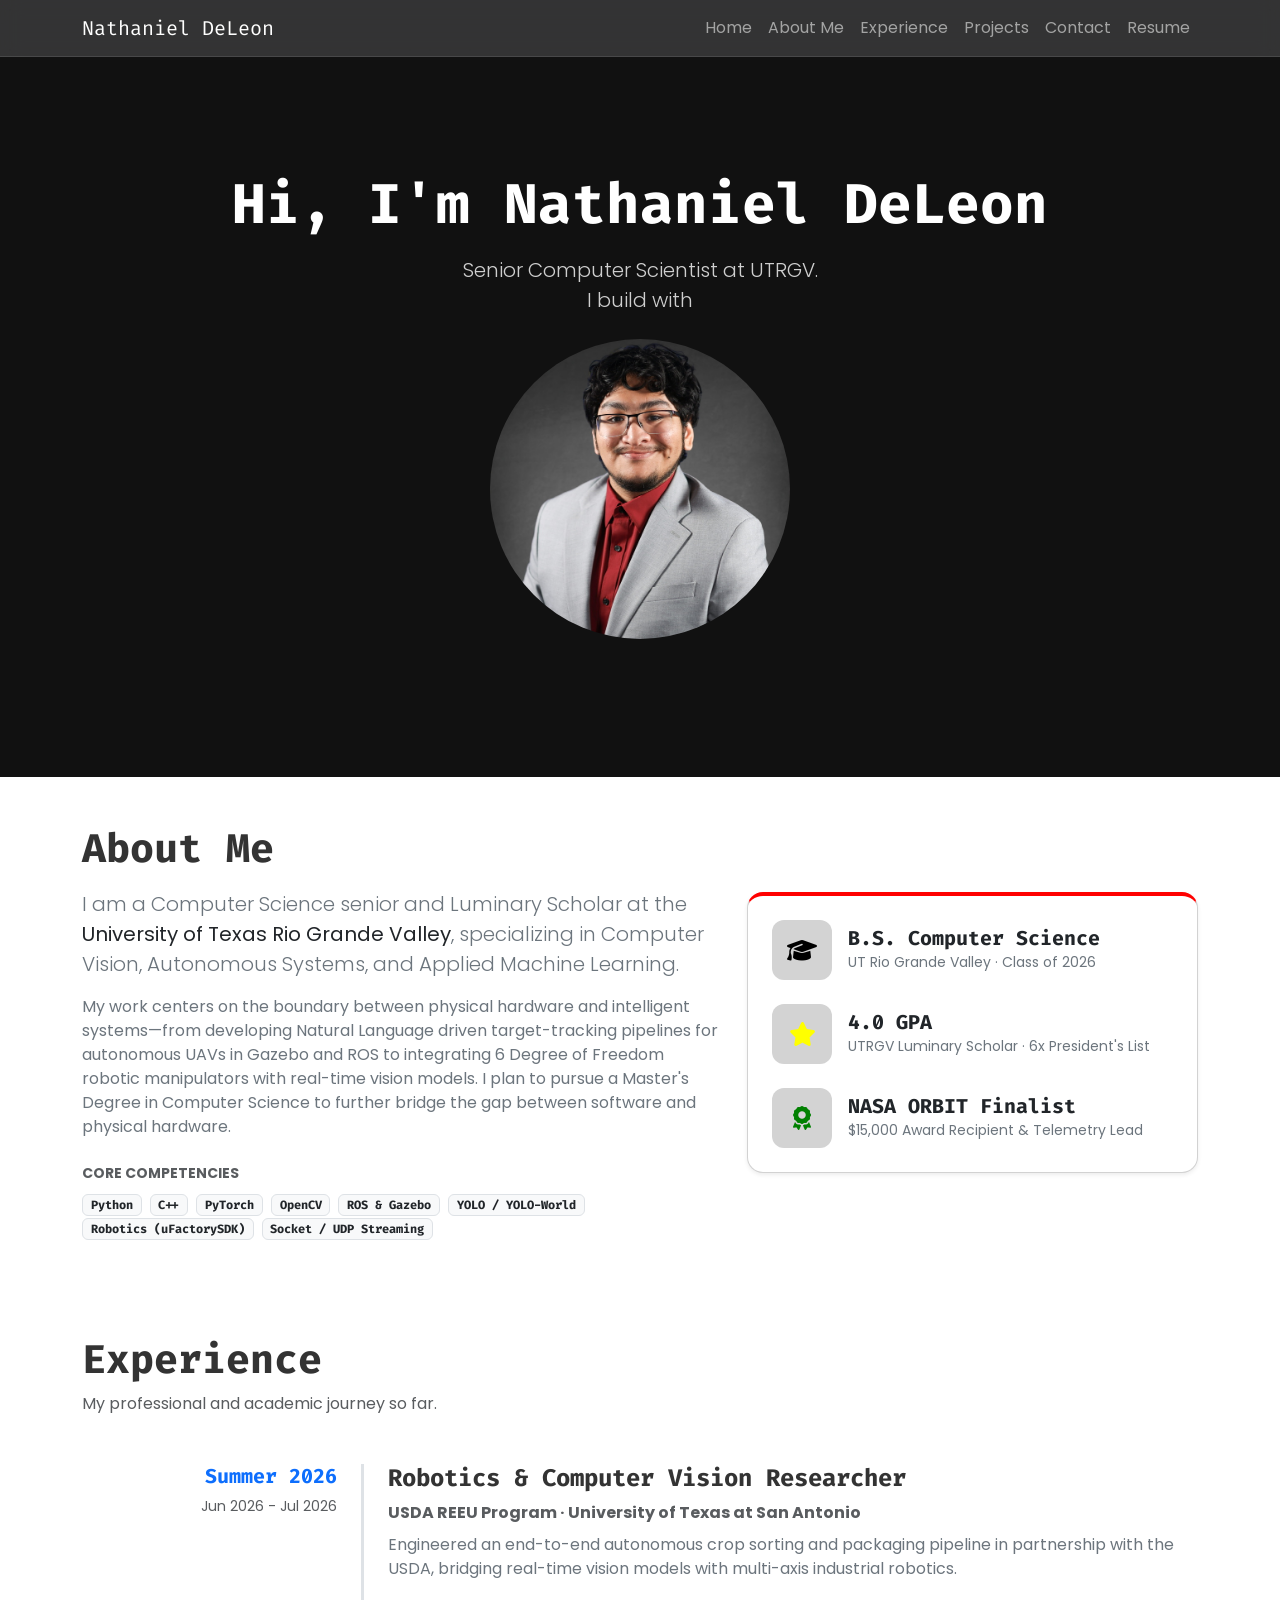
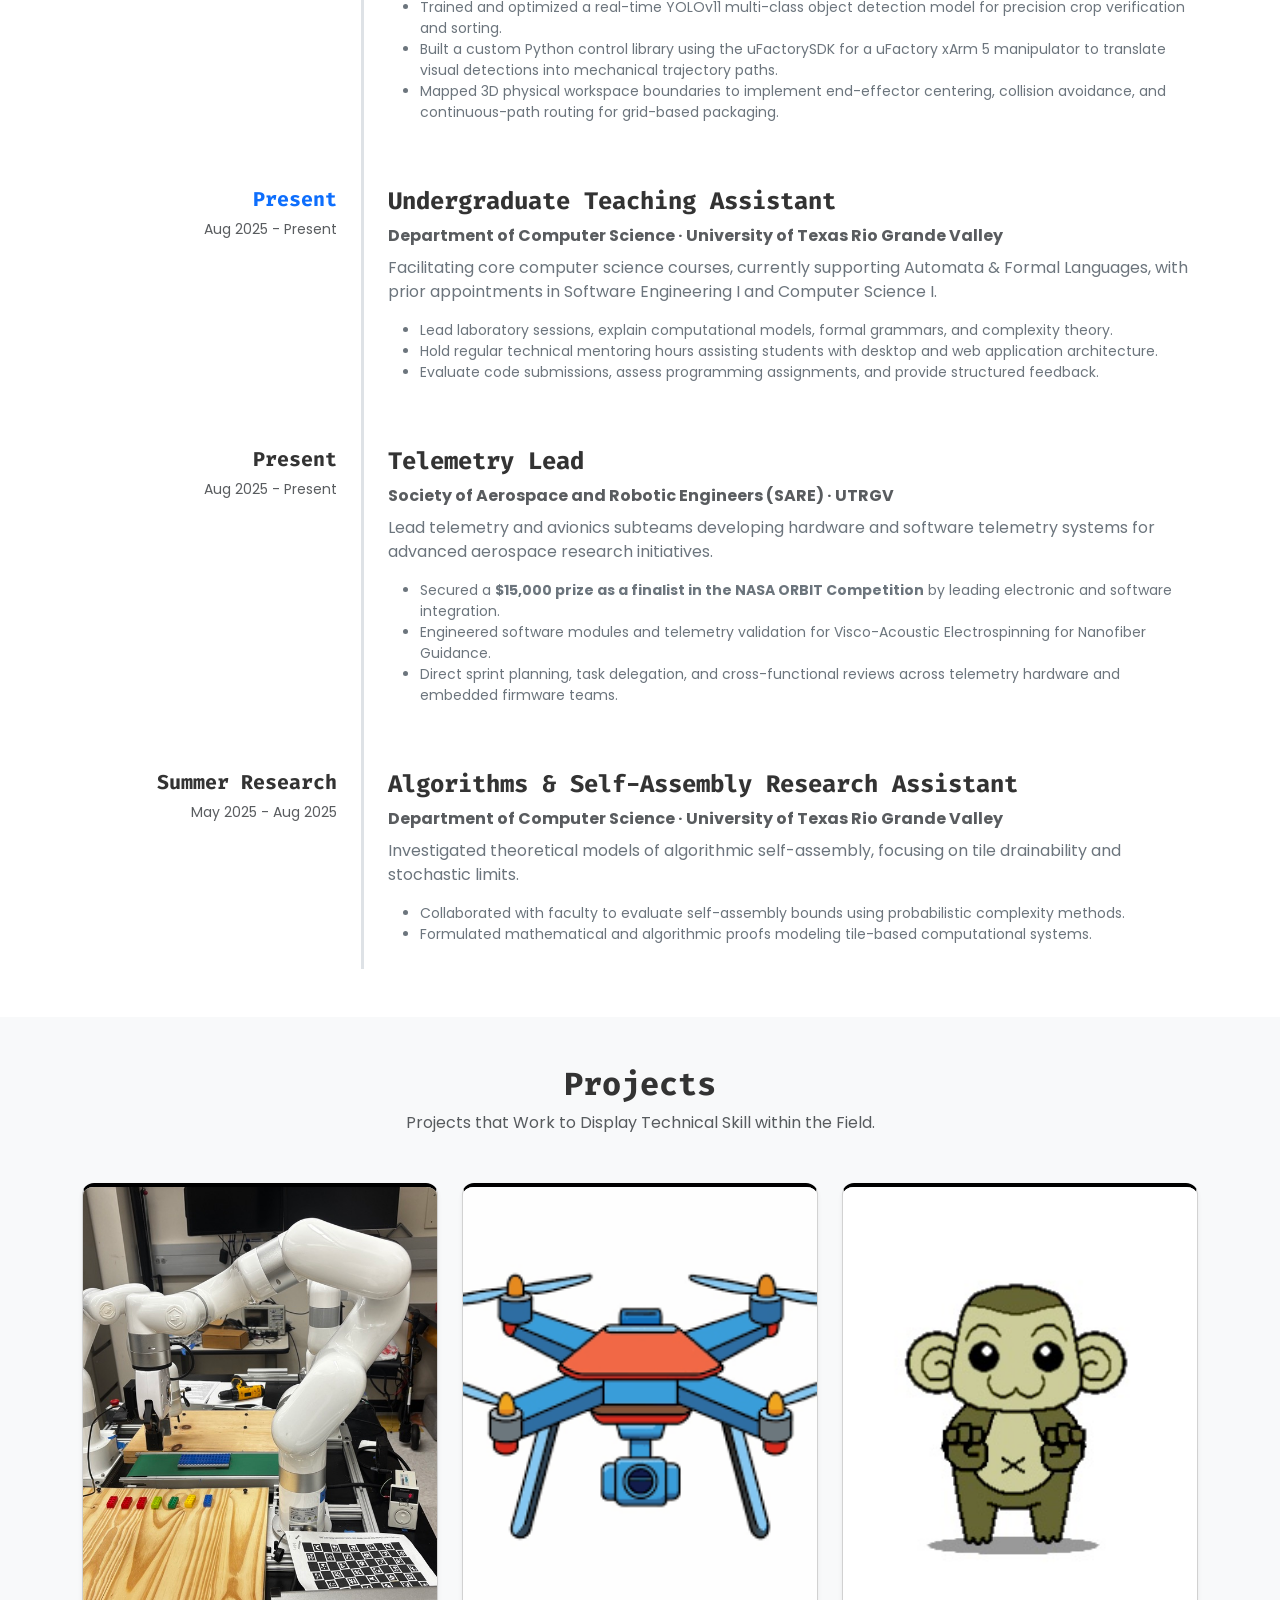
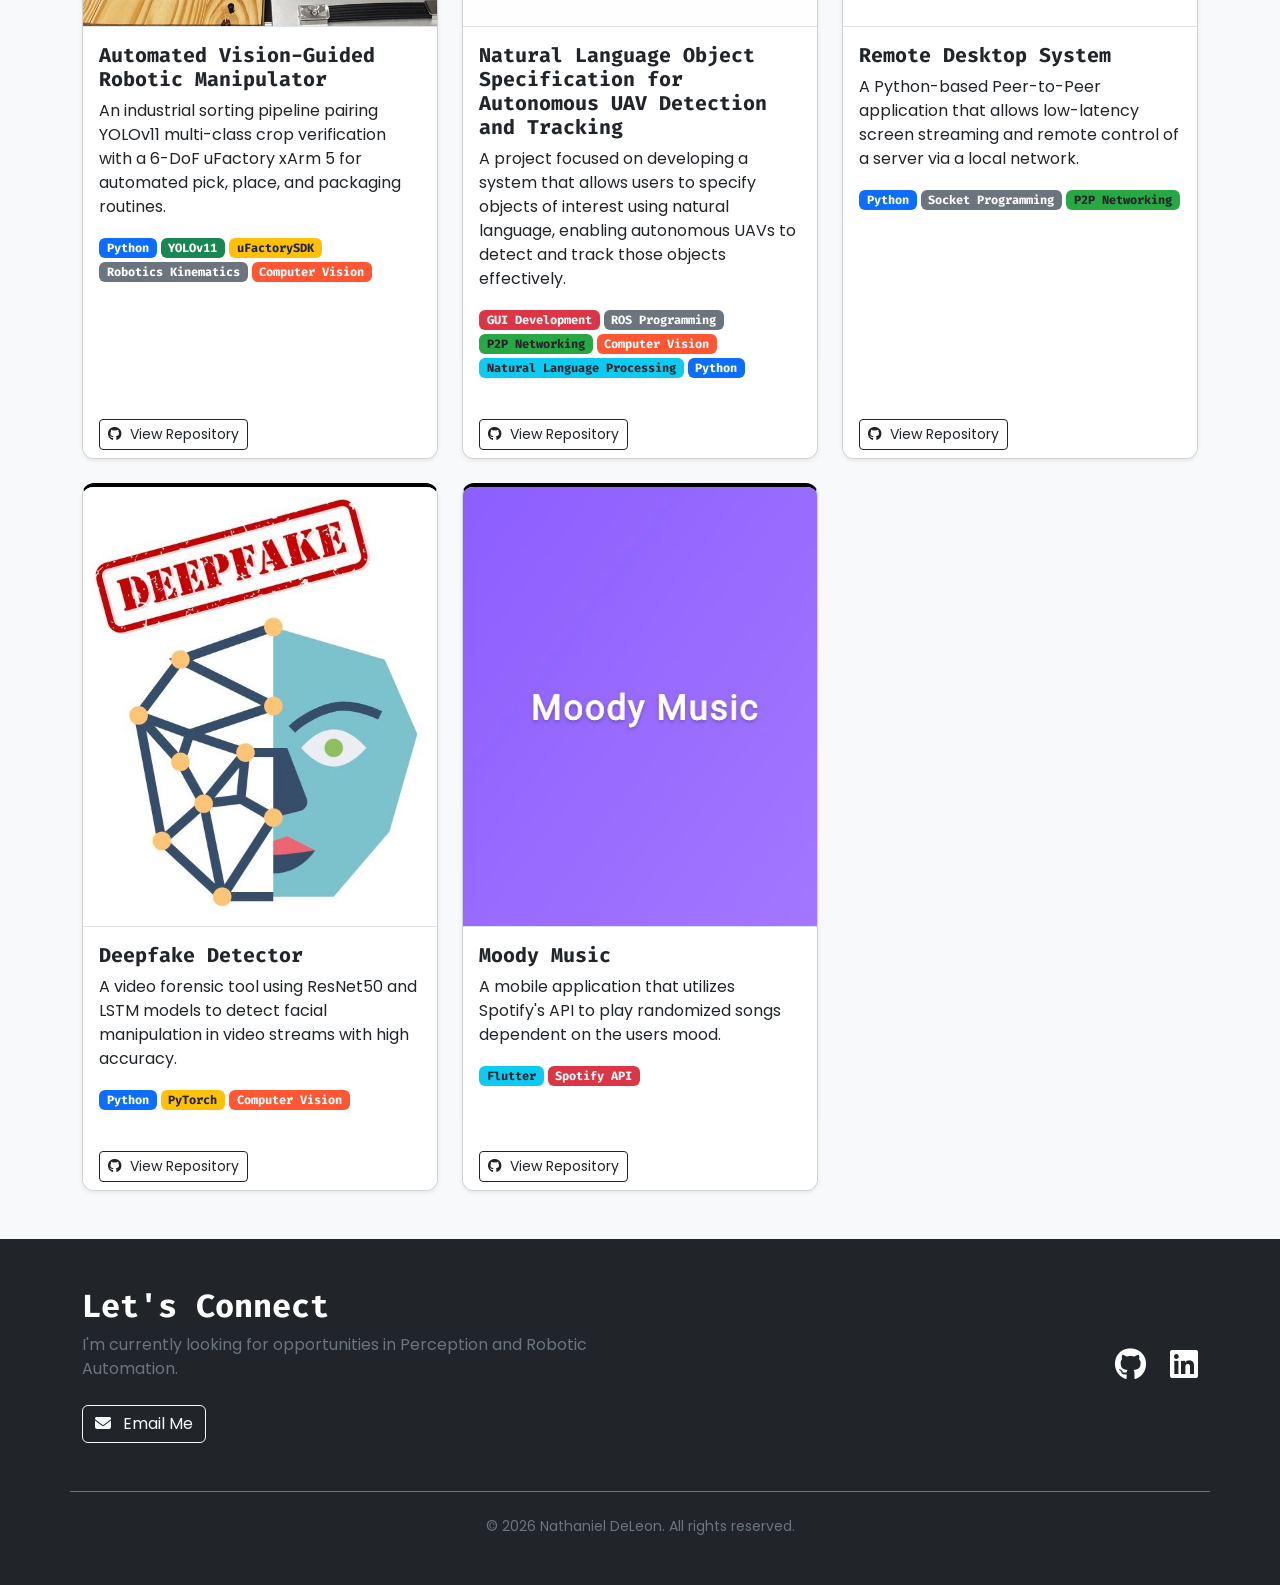
==== commit 89914b24: "Added REEU Position, NASA Orbit Finalists, as well as Aligning to Robotics Focus" ====
--- a/index.html
+++ b/index.html
@@ -1,3 +1,4 @@
+<!-- index.html -->
 <!DOCTYPE html>
 <html lang="en">
 <head>
@@ -6,9 +7,7 @@
     <title>Nathaniel DeLeon</title>
     
     <link href="https://cdn.jsdelivr.net/npm/bootstrap@5.3.0/dist/css/bootstrap.min.css" rel="stylesheet">
-    
     <link rel="stylesheet" href="css/style.css">
-
     <link href="https://fonts.googleapis.com/css2?family=Fira+Code:wght@300;400;500&family=Poppins:wght@400;600;700&display=swap" rel="stylesheet">
     <link rel="stylesheet" href="https://cdnjs.cloudflare.com/ajax/libs/font-awesome/6.4.0/css/all.min.css">
 </head>
@@ -23,17 +22,16 @@
             </button>
     
             <div class="collapse navbar-collapse" id="navbarNav">
-                <ul class="navbar-nav ms-auto"> <li class="nav-item">
+                <ul class="navbar-nav ms-auto"> 
+                    <li class="nav-item">
                         <a class="nav-link" href="#hero">Home</a>
                     </li>
-
                     <li class="nav-item">
                         <a class="nav-link" href="#about">About Me</a>
                     </li>
                     <li class="nav-item">
                         <a class="nav-link" href="#experience">Experience</a>
                     </li>
-
                     <li class="nav-item">
                         <a class="nav-link" href="#projects">Projects</a>
                     </li>
@@ -48,7 +46,7 @@
         </div>
     </nav>
 
-    <section id="hero" class="text-center py-5">
+    <section id="hero" class="text-center py-5 position-relative">
         <div class="container">
             <h1 class="fw-bold display-4 mb-3">Hi, I'm Nathaniel DeLeon</h1>
             
@@ -56,13 +54,12 @@
                 Senior Computer Scientist at UTRGV.<br>
                 I build with <span id="typewriter" class="fw-bold text-warning"></span>
             </p>
-
-            <img src="assets/ProfilePicture.JPG" alt="Nathaniel DeLeon" class="rounded-circle mb-4" width="300" height="300">
-            
-            
-        </div>
+    
+            <img src="assets/ProfilePicture.jpeg" alt="Nathaniel DeLeon" class="rounded-circle mb-4" width="300" height="300" style="object-fit: cover; object-position: center 7%;">
+        </div>
+        
         <div style="position: absolute; bottom: 0; left: 0; width: 100%; overflow: hidden; line-height: 0;">
-            <svg data-name="Layer 1" xmlns="http://www.w3.org/2000/svg" viewBox="0 0 1200 120" preserveAspectRatio="none" style="position: relative; display: block; width: calc(138% + 1.3px); height: 68px;">
+            <svg data-name="Layer 1" xmlns="http://www.w3.org/2000/svg" viewBox="0 0 1200 120" preserveAspectRatio="xMidYMax slice" style="position: relative; display: block; width: calc(138% + 1.3px); height: 68px;">
                 <path d="M321.39,56.44c58-10.79,114.16-30.13,172-41.86,82.39-16.72,168.19-17.73,250.45-.39C823.78,31,906.67,72,985.66,92.83c70.05,18.48,146.53,26.09,214.34,3V0H0V27.35A600.21,600.21,0,0,0,321.39,56.44Z" fill="#f8f9fa"></path>
             </svg>
         </div>
@@ -75,21 +72,22 @@
                 <div class="col-md-7 mb-4 mb-md-0">
                     <h2 class="fw-bold mb-3 display-6">About Me</h2>
                     <p class="lead text-secondary">
-                        I am a Software Developer at the <strong class="text-dark">University of Texas Rio Grande Valley</strong>, specializing in Machine Learning and Network Architecture.
-                    </p>
-                    <p class="text-secondary">
-                        Beyond software, I am deeply interested in the intersection of hardware and code. I am actively expanding my skills in <strong>Embedded Systems</strong> and plan to pursue a Master's Degree in Electrical Engineering to bridge the gap between software and physical hardware.
+                        I am a Computer Science senior and Luminary Scholar at the <strong class="text-dark">University of Texas Rio Grande Valley</strong>, specializing in Computer Vision, Autonomous Systems, and Applied Machine Learning.
+                    </p>
+                    <p class="text-secondary">
+                        My work centers on the boundary between physical hardware and intelligent systems—from developing Natural Language driven target-tracking pipelines for autonomous UAVs in Gazebo and ROS to integrating 6 Degree of Freedom robotic manipulators with real-time vision models. I plan to pursue a Master's Degree in Computer Science to further bridge the gap between software and physical hardware.
                     </p>
                     
                     <div class="mt-4">
                         <p class="fw-bold small text-uppercase text-muted mb-2">Core Competencies</p>
                         <span class="badge bg-light text-dark border me-1">Python</span>
                         <span class="badge bg-light text-dark border me-1">C++</span>
-                        <span class="badge bg-light text-dark border me-1">Neural Networks</span>
-                        <span class="badge bg-light text-dark border">Computer Vision</span>
-                        <span class="badge bg-light text-dark border">Network Development</span>
-
-
+                        <span class="badge bg-light text-dark border me-1">PyTorch</span>
+                        <span class="badge bg-light text-dark border me-1">OpenCV</span>
+                        <span class="badge bg-light text-dark border me-1">ROS & Gazebo</span>
+                        <span class="badge bg-light text-dark border me-1">YOLO / YOLO-World</span>
+                        <span class="badge bg-light text-dark border me-1">Robotics (uFactorySDK)</span>
+                        <span class="badge bg-light text-dark border">Socket / UDP Streaming</span>
                     </div>
                 </div>
     
@@ -100,8 +98,8 @@
                                 <i class="fas fa-graduation-cap fa-xl"></i>
                             </div>
                             <div>
-                                <h5 class="fw-bold mb-0">Education</h5>
-                                <small class="text-secondary">B.S. Computer Science</small>
+                                <h5 class="fw-bold mb-0">B.S. Computer Science</h5>
+                                <small class="text-secondary">UT Rio Grande Valley · Class of 2026</small>
                             </div>
                         </div>
                     
@@ -111,17 +109,17 @@
                             </div>
                             <div>
                                 <h5 class="fw-bold mb-0">4.0 GPA</h5>
-                                <small class="text-secondary">Academic Excellence</small>
+                                <small class="text-secondary">UTRGV Luminary Scholar · 6x President's List</small>
                             </div>
                         </div>
                     
                         <div class="d-flex align-items-center">
                             <div class="icon-box icon-box-success me-3">
-                                <i class="fas fa-microchip fa-xl"></i>
+                                <i class="fas fa-award fa-xl"></i>
                             </div>
                             <div>
-                                <h5 class="fw-bold mb-0">Goal</h5>
-                                <small class="text-secondary">M.S. Electrical Engineering</small>
+                                <h5 class="fw-bold mb-0">NASA ORBIT Finalist</h5>
+                                <small class="text-secondary">$15,000 Award Recipient & Telemetry Lead</small>
                             </div>
                         </div>
                     </div>
@@ -140,40 +138,57 @@
     
             <div class="row g-0">
                 <div class="col-md-3 d-flex flex-column align-items-md-end pe-md-4 mb-3 mb-md-0">
+                    <h5 class="fw-bold text-primary">Summer 2026</h5>
+                    <span class="text-muted small">Jun 2026 - Jul 2026</span>
+                </div>
+                <div class="col-md-9 ps-md-4 border-start border-3 border-light pb-5">
+                    <h4 class="fw-bold">Robotics & Computer Vision Researcher</h4>
+                    <p class="text-muted fw-bold mb-2">USDA REEU Program · University of Texas at San Antonio</p>
+                    <p class="text-secondary">
+                        Engineered an end-to-end autonomous crop sorting and packaging pipeline in partnership with the USDA, bridging real-time vision models with multi-axis industrial robotics.
+                    </p>
+                    <ul class="text-secondary small">
+                        <li>Trained and optimized a real-time YOLOv11 multi-class object detection model for precision crop verification and sorting.</li>
+                        <li>Built a custom Python control library using the uFactorySDK for a uFactory xArm 5 manipulator to translate visual detections into mechanical trajectory paths.</li>
+                        <li>Mapped 3D physical workspace boundaries to implement end-effector centering, collision avoidance, and continuous-path routing for grid-based packaging.</li>
+                    </ul>
+                </div>
+            </div>
+
+            <div class="row g-0">
+                <div class="col-md-3 d-flex flex-column align-items-md-end pe-md-4 mb-3 mb-md-0">
                     <h5 class="fw-bold text-primary">Present</h5>
-                    <span class="text-muted small">Aug 2025 - Current</span>
+                    <span class="text-muted small">Aug 2025 - Present</span>
                 </div>
                 <div class="col-md-9 ps-md-4 border-start border-3 border-light pb-5">
                     <h4 class="fw-bold">Undergraduate Teaching Assistant</h4>
-                    <p class="text-muted fw-bold mb-2">University of Texas Rio Grande Valley</p>
-                    <p class="text-secondary">
-                        Working under the Department of Computer Science as a teaching assistant, specialized within Automata and Formal Languages.
-                        
+                    <p class="text-muted fw-bold mb-2">Department of Computer Science · University of Texas Rio Grande Valley</p>
+                    <p class="text-secondary">
+                        Facilitating core computer science courses, currently supporting Automata & Formal Languages, with prior appointments in Software Engineering I and Computer Science I.
                     </p>
                     <ul class="text-secondary small">
-                        <li>Graded and provided Feedback/guidance for topics such as computational models and complexity theory. </li>
-                        <li>Assisted professor in class procedures such as management of lab sessions.</li>
-                        <li>Provide Availability to students for individual or group guidance within subject topics such as desktop-based software and web-based software and their applications.</li>
-                        <li>Has additionally been a Teaching Assistant for Software Engineering 1 and Computer Science 1</li>
+                        <li>Lead laboratory sessions, explain computational models, formal grammars, and complexity theory.</li>
+                        <li>Hold regular technical mentoring hours assisting students with desktop and web application architecture.</li>
+                        <li>Evaluate code submissions, assess programming assignments, and provide structured feedback.</li>
                     </ul>
                 </div>
             </div>
     
             <div class="row g-0">
                 <div class="col-md-3 d-flex flex-column align-items-md-end pe-md-4 mb-3 mb-md-0">
-                    <h5 class="fw-bold">Telemetry Lead</h5>
-                    <span class="text-muted small">Aug 2025 - May 2026</span>
+                    <h5 class="fw-bold">Present</h5>
+                    <span class="text-muted small">Aug 2025 - Present</span>
                 </div>
                 <div class="col-md-9 ps-md-4 border-start border-3 border-light pb-5">
-                    <h4 class="fw-bold">Society of AeroSpace and Robotic Engineers Telemtery Lead</h4>
-                    <p class="text-muted fw-bold mb-2">University of Texas Rio Grande Valley</p>
-                    <p class="text-secondary">
-                        Leading the Telemetry Team within the Society of AeroSpace and Robotic Engineers (SARE) to develop and implement telemetry systems for aerospace projects.
+                    <h4 class="fw-bold">Telemetry Lead</h4>
+                    <p class="text-muted fw-bold mb-2">Society of Aerospace and Robotic Engineers (SARE) · UTRGV</p>
+                    <p class="text-secondary">
+                        Lead telemetry and avionics subteams developing hardware and software telemetry systems for advanced aerospace research initiatives.
                     </p>
                     <ul class="text-secondary small">
-                        <li>Coordinate team meetings and project aspects relating to both Software and Electrical components..</li>
-                        <li>Assist in fundraising within the organization raising 500+ dollars.</li>
-                        <li>Delegating Team tasks to Telemetry members. These tasks contribute to the completion and success of the project.</li>
+                        <li>Secured a <strong>$15,000 prize as a finalist in the NASA ORBIT Competition</strong> by leading electronic and software integration.</li>
+                        <li>Engineered software modules and telemetry validation for Visco-Acoustic Electrospinning for Nanofiber Guidance.</li>
+                        <li>Direct sprint planning, task delegation, and cross-functional reviews across telemetry hardware and embedded firmware teams.</li>
                     </ul>
                 </div>
             </div>
@@ -183,14 +198,15 @@
                     <h5 class="fw-bold">Summer Research</h5>
                     <span class="text-muted small">May 2025 - Aug 2025</span>
                 </div>
-                <div class="col-md-9 ps-md-4 border-start border-3 border-light pb-5">
-                    <h4 class="fw-bold">Algorithm and Self Assembly Research</h4>
-                    <p class="text-muted fw-bold mb-2">University of Texas Rio Grande Valley</p>
-                    <p class="text-secondary">
-                        Focused within Algorithm and Self Assembly, specifically studying topics such as Self Assembly and Drainability.
+                <div class="col-md-9 ps-md-4 border-start border-3 border-light pb-2">
+                    <h4 class="fw-bold">Algorithms & Self-Assembly Research Assistant</h4>
+                    <p class="text-muted fw-bold mb-2">Department of Computer Science · University of Texas Rio Grande Valley</p>
+                    <p class="text-secondary">
+                        Investigated theoretical models of algorithmic self-assembly, focusing on tile drainability and stochastic limits.
                     </p>
                     <ul class="text-secondary small">
-                        <li>Assisted Researchers with the understanding of key principles within the fields, such as self-assembly complexity and probabilistic bounds.</li>
+                        <li>Collaborated with faculty to evaluate self-assembly bounds using probabilistic complexity methods.</li>
+                        <li>Formulated mathematical and algorithmic proofs modeling tile-based computational systems.</li>
                     </ul>
                 </div>
             </div>
@@ -207,6 +223,30 @@
             </div>
     
             <div class="row g-4"> 
+
+                <div class="col-12 col-md-6 col-lg-4">
+                    <div id="arm-sorting" class="card h-100 shadow-sm">
+                        <img src="assets/arm.jpeg" class="card-img-top" alt="natural">
+                        <div class="card-body">
+                            <h5 class="card-title fw-bold">Automated Vision-Guided Robotic Manipulator</h5>
+                            <p class="card-text">
+                                An industrial sorting pipeline pairing YOLOv11 multi-class crop verification with a 6-DoF uFactory xArm 5 for automated pick, place, and packaging routines.
+                            </p>
+                            <div class="mb-3">
+                                <span class="badge bg-primary">Python</span>
+                                <span class="badge bg-success">YOLOv11</span>
+                                <span class="badge bg-warning text-dark">uFactorySDK</span>
+                                <span class="badge bg-secondary">Robotics Kinematics</span>
+                                <span class="badge bg-accent-orange text-white">Computer Vision</span>
+                            </div>
+                        </div>
+                        <div class="card-footer bg-white border-0">
+                            <a href="https://github.com/carolinemed6/REEUSorting" target="_blank" class="btn btn-outline-dark btn-sm">
+                                <i class="fab fa-github me-1"></i> View Repository
+                            </a>
+                        </div>
+                    </div>
+                </div>
 
                 <div class="col-12 col-md-6 col-lg-4">
                     <div id="Drone" class="card h-100 shadow-sm">
@@ -256,27 +296,6 @@
                 </div>
 
                 <div class="col-12 col-md-6 col-lg-4">
-                    <div id="moody-card" class="card h-100 shadow-sm">
-                        <img src="assets/MoodyMusicIcon.jpeg" class="card-img-top" alt="Moody Music">
-                        <div class="card-body">
-                            <h5 class="card-title fw-bold">Moody Music</h5>
-                            <p class="card-text">
-                                A mobile application that utilizes Spotify's API to play randomized songs dependent on the users mood.
-                            </p>
-                            <div class="mb-3">
-                                <span class="badge bg-info text-dark">Flutter</span>
-                                <span class="badge bg-danger">Spotify API</span>
-                            </div>
-
-                        </div>
-                        <div class="card-footer bg-white border-0">
-                            <a href="https://github.com/CompleteCanoe98/Moody-Music" class="btn btn-outline-dark btn-sm">
-                                <i class="fab fa-github me-1"></i> View Repository</a>
-                        </div>
-                    </div>
-                </div>
-    
-                <div class="col-12 col-md-6 col-lg-4">
                     <div id="deepfake" class="card h-100 shadow-sm">
                         <img src="assets/deepfakePicture.jpg" class="card-img-top" alt="Deepfake Detector">
                         <div class="card-body">
@@ -294,57 +313,66 @@
                             <a href="https://github.com/RodolfoJGonz/FacialVideoDeepfakeDetector?tab=readme-ov-file" class="btn btn-outline-dark btn-sm">
                                 <i class="fab fa-github me-1"></i> View Repository
                             </a>
-                            </div>
-                    </div>
-                </div>
-    
-                
-    
-            </div> </div> 
+                        </div>
+                    </div>
+                </div>
+    
+                <div class="col-12 col-md-6 col-lg-4">
+                    <div id="moody-card" class="card h-100 shadow-sm">
+                        <img src="assets/MoodyMusicIcon.jpeg" class="card-img-top" alt="Moody Music">
+                        <div class="card-body">
+                            <h5 class="card-title fw-bold">Moody Music</h5>
+                            <p class="card-text">
+                                A mobile application that utilizes Spotify's API to play randomized songs dependent on the users mood.
+                            </p>
+                            <div class="mb-3">
+                                <span class="badge bg-info text-dark">Flutter</span>
+                                <span class="badge bg-danger">Spotify API</span>
+                            </div>
+                        </div>
+                        <div class="card-footer bg-white border-0">
+                            <a href="https://github.com/CompleteCanoe98/Moody-Music" class="btn btn-outline-dark btn-sm">
+                                <i class="fab fa-github me-1"></i> View Repository</a>
+                        </div>
+                    </div>
+                </div>
+    
+            </div> 
+        </div> 
     </section>
 
-    
-
-            <section id="contact" class="py-5 bg-dark text-white">
-                <div class="container">
-                    <div class="row text-center text-md-start">
-                        
-                        <div class="col-md-6 mb-4 mb-md-0">
-                            <h2 class="fw-bold">Let's Connect</h2>
-                            <p class="text-secondary">
-                                I'm currently looking for opportunities in Machine Learning and Network Development.
-                            </p>
-                            <a href="mailto:nathanfavian@gmail.com" class="btn btn-outline-light mt-2">
-                                <i class="fas fa-envelope me-2"></i> Email Me
-                            </a>
-                        </div>
-                        
-                        <!---TODO MAKE LINKEDIN--->
-                        <div class="col-md-6 d-flex align-items-center justify-content-center justify-content-md-end">
-                            <div class="d-flex gap-4">
-                                <!------
-                                <a href="#" class="text-white text-decoration-none fs-2 social-icon">
-                                    <i class="fab fa-linkedin"></i>
-                                </a>
-                                ----->
-                                <a href="https://github.com/CompleteCanoe98" class="text-white text-decoration-none fs-2 social-icon">
-                                    <i class="fab fa-github"></i>
-                                </a>
-                            </div>
-                        </div>
-                        
-                    </div>
-                    
-                    <div class="row mt-5 pt-4 border-top border-secondary text-center">
-                        <div class="col">
-                            <p class="text-secondary small mb-0">&copy; 2025 Nathaniel DeLeon. All rights reserved.</p>
-                        </div>
-                    </div>
-                </div>
-            </section>
-
-    <script src="https://cdn.jsdelivr.net/npm/bootstrap@5.3.0/dist/js/bootstrap.bundle.min.js"></script>
-    
-    <script src="js/main.js"></script>
-</body>
-</html>+    <section id="contact" class="py-5 bg-dark text-white">
+        <div class="container">
+            <div class="row text-center text-md-start">
+                
+                <div class="col-md-6 mb-4 mb-md-0">
+                    <h2 class="fw-bold">Let's Connect</h2>
+                    <p class="text-secondary">
+                        I'm currently looking for opportunities in Perception and Robotic Automation.
+                    </p>
+                    <a href="mailto:nathanfavian@gmail.com" class="btn btn-outline-light mt-2">
+                        <i class="fas fa-envelope me-2"></i> Email Me
+                    </a>
+                </div>
+                
+                <div class="col-md-6 d-flex align-items-center justify-content-center justify-content-md-end">
+                    <div class="d-flex gap-4">
+                        <a href="https://github.com/CompleteCanoe98" class="text-white text-decoration-none fs-2 social-icon" target="_blank">
+                            <i class="fab fa-github"></i>
+                        </a>
+                        <!-- Added LinkedIn Tag -->
+                        <a href="YOUR_LINKEDIN_URL_HERE" class="text-white text-decoration-none fs-2 social-icon" target="_blank">
+                            <i class="fab fa-linkedin"></i>
+                        </a>
+                    </div>
+                </div>
+                
+            </div>
+            
+            <div class="row mt-5 pt-4 border-top border-secondary text-center">
+                <div class="col">
+                    <p class="text-secondary small mb-0">&copy; 2026 Nathaniel DeLeon. All rights reserved.</p>
+                </div>
+            </div>
+        </div>
+    </section>
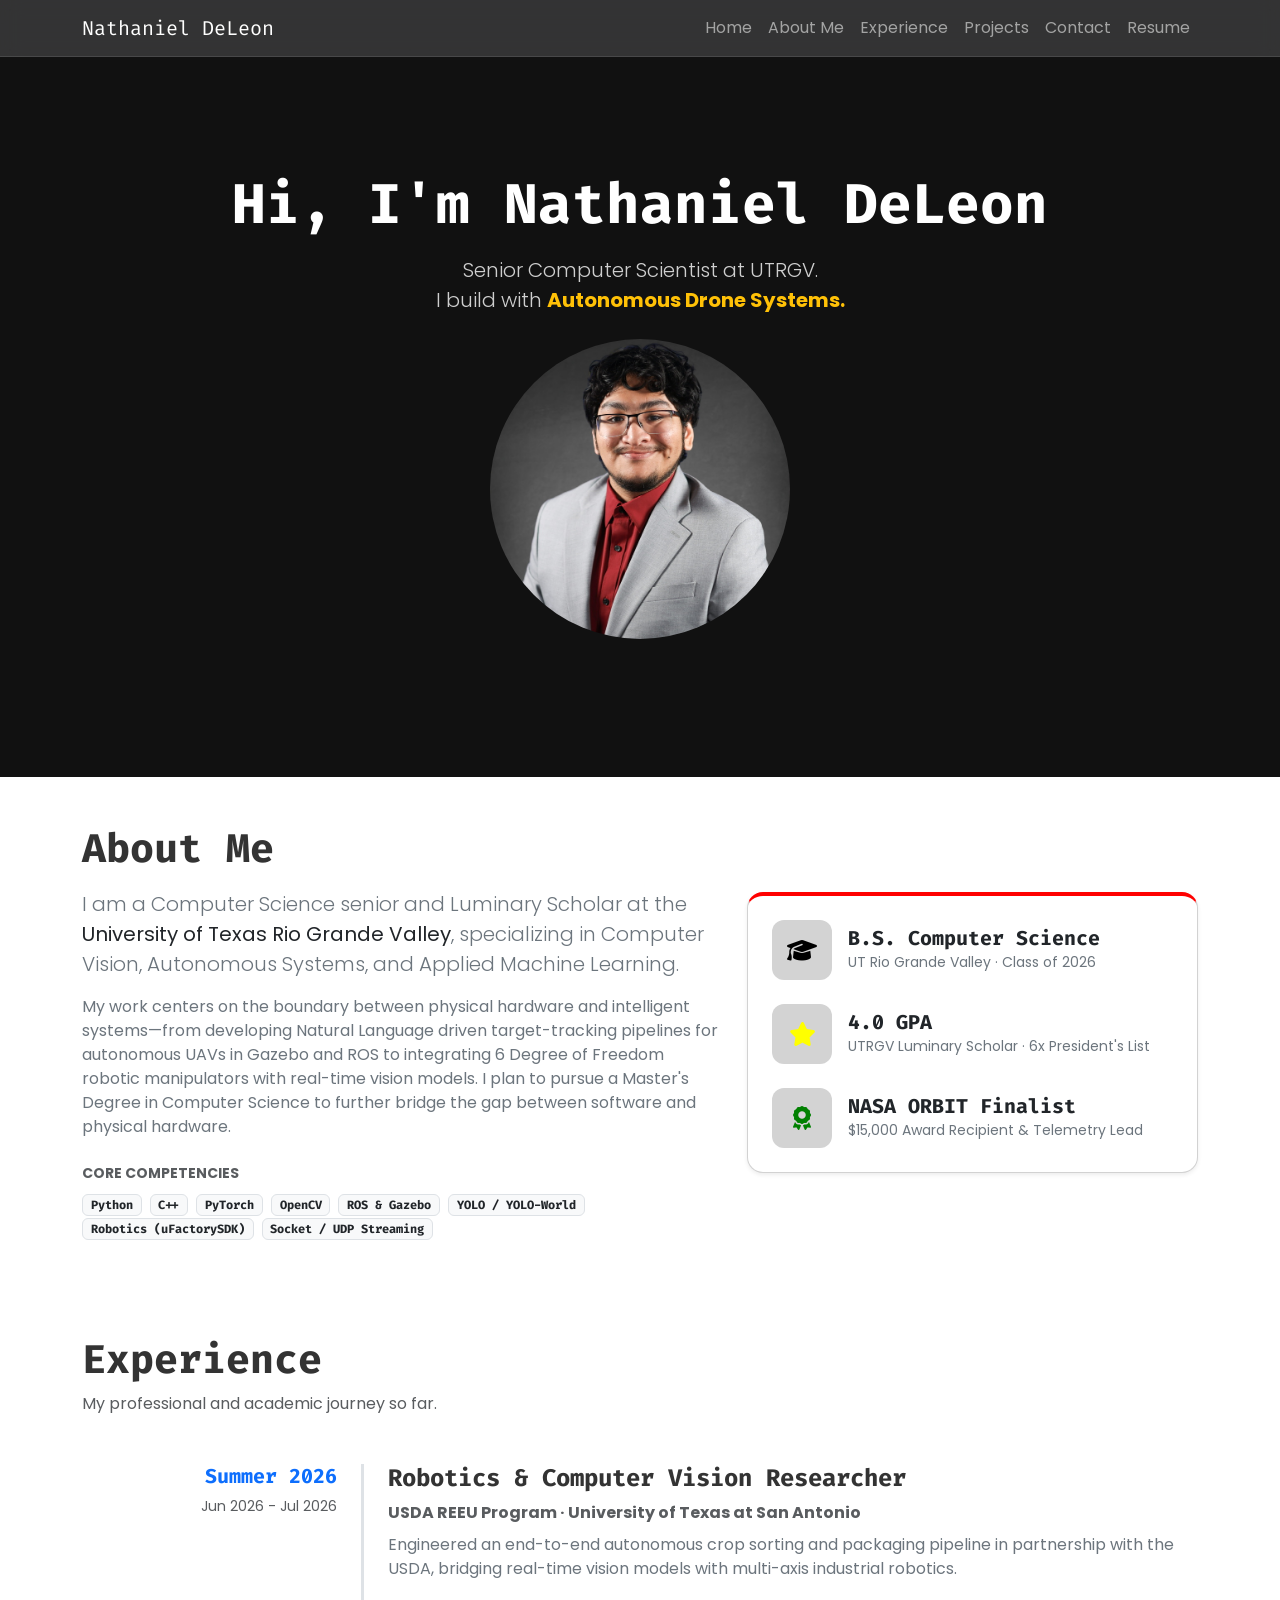
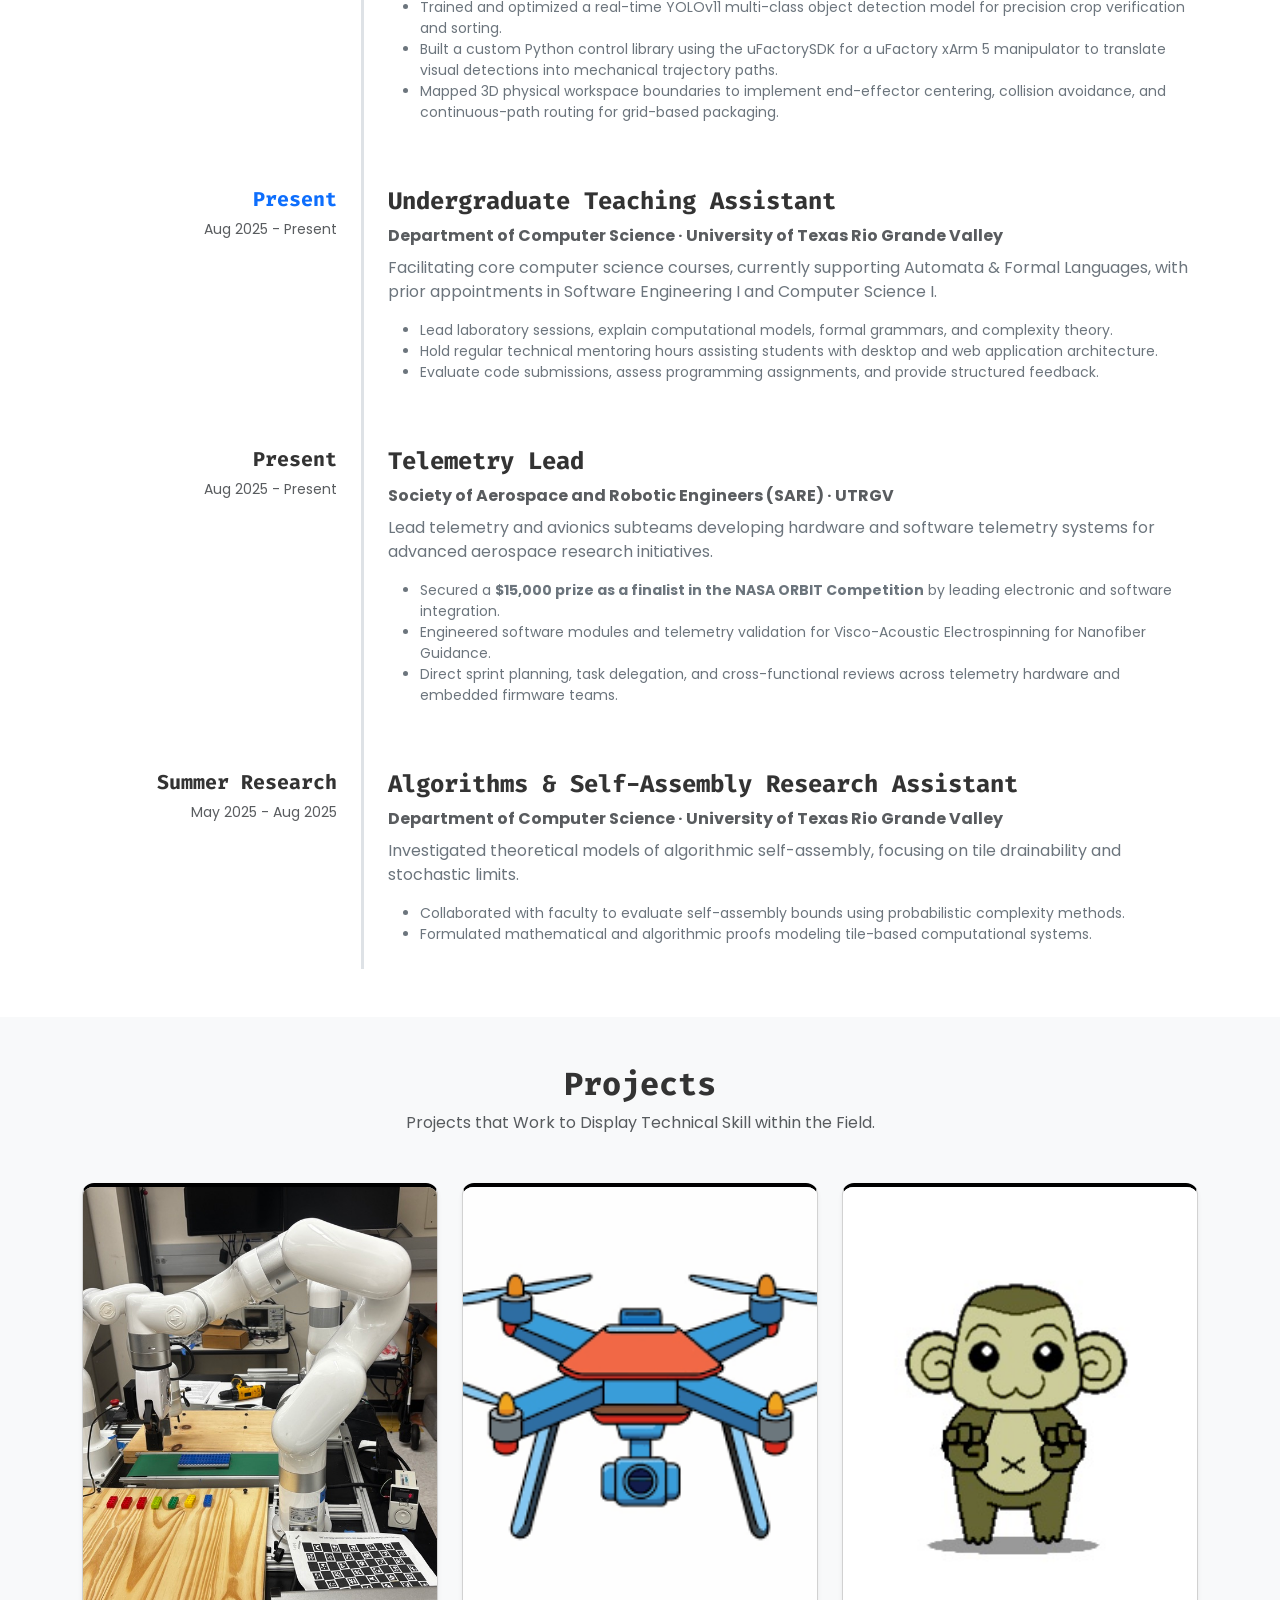
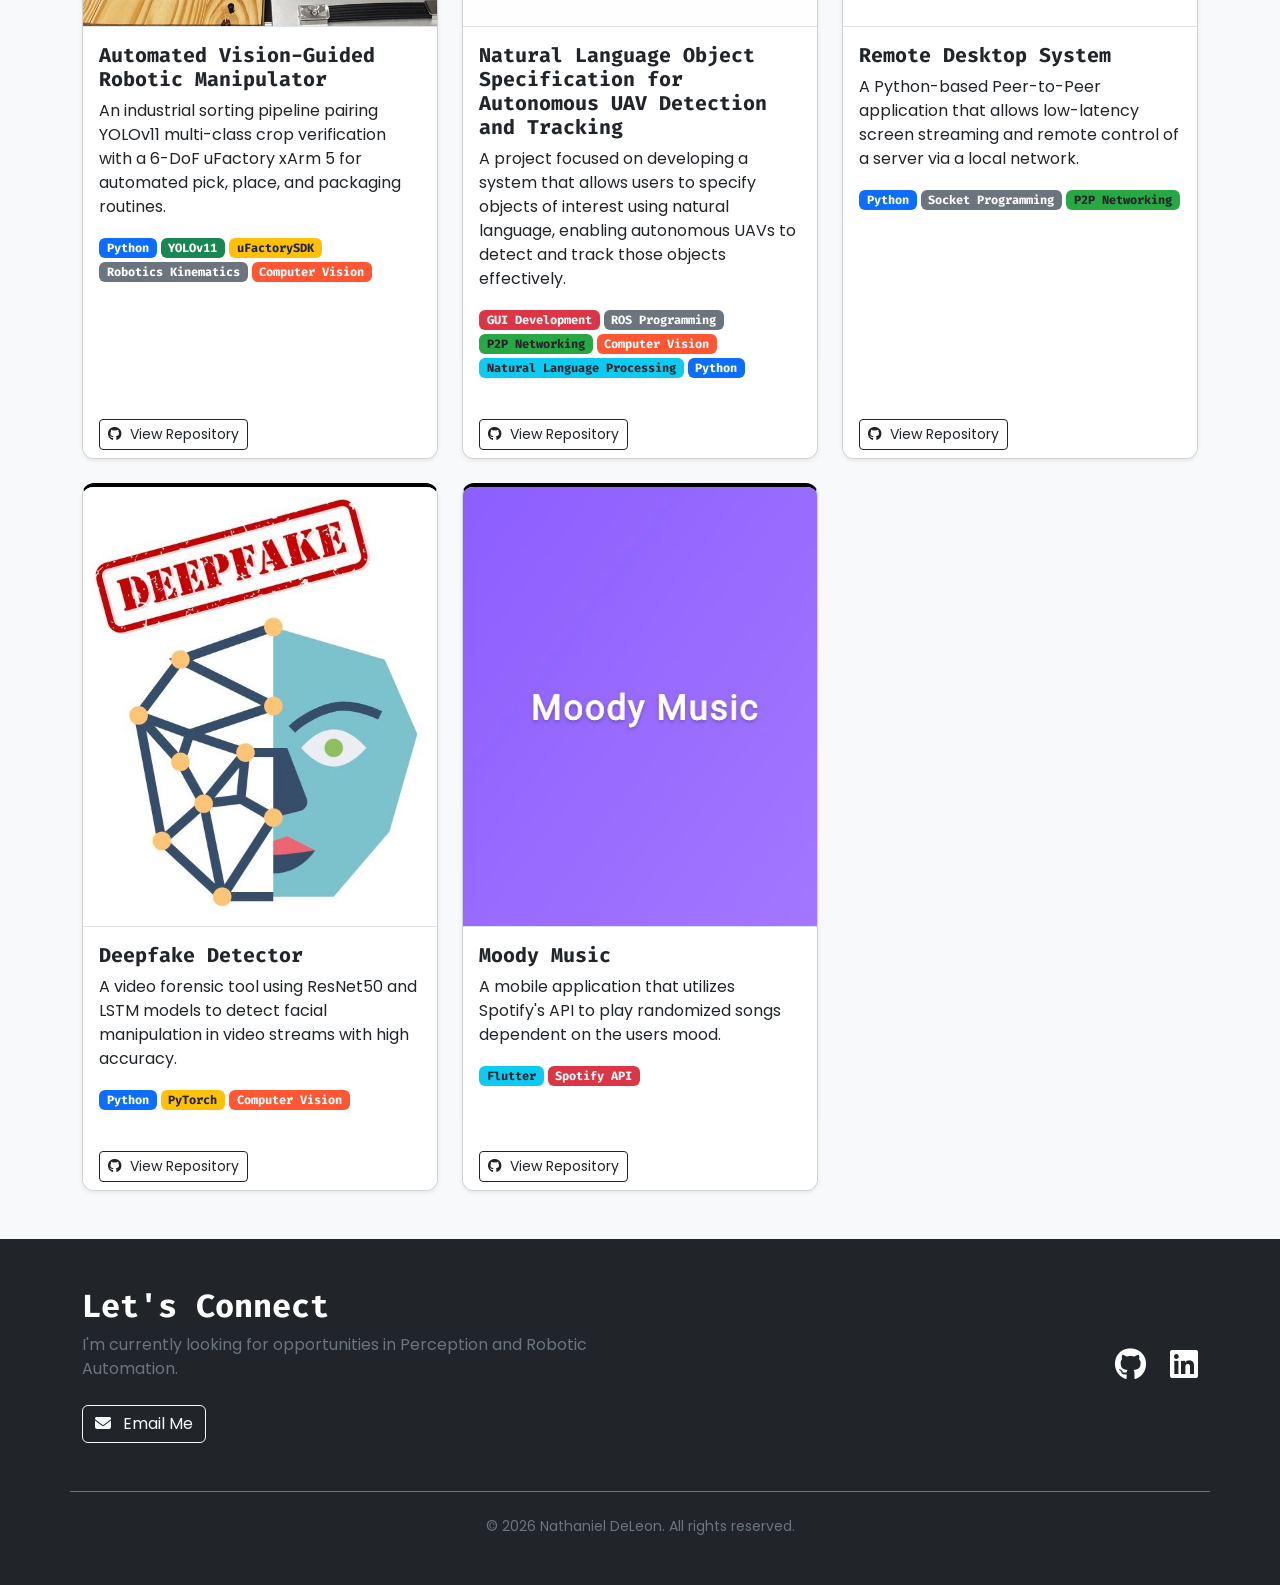
==== commit aa7951c5: "Fixed Typewriter Effect" ====
--- a/index.html
+++ b/index.html
@@ -361,7 +361,7 @@
                             <i class="fab fa-github"></i>
                         </a>
                         <!-- Added LinkedIn Tag -->
-                        <a href="YOUR_LINKEDIN_URL_HERE" class="text-white text-decoration-none fs-2 social-icon" target="_blank">
+                        <a href="https://www.linkedin.com/in/nathaniel-deleon-68a5b43a3/" class="text-white text-decoration-none fs-2 social-icon" target="_blank">
                             <i class="fab fa-linkedin"></i>
                         </a>
                     </div>
@@ -375,4 +375,9 @@
                 </div>
             </div>
         </div>
-    </section>+    </section>
+    <!-- Scripts -->
+    <script src="https://cdn.jsdelivr.net/npm/bootstrap@5.3.0/dist/js/bootstrap.bundle.min.js"></script>
+    <script src="js/main.js"></script>
+</body>
+</html>
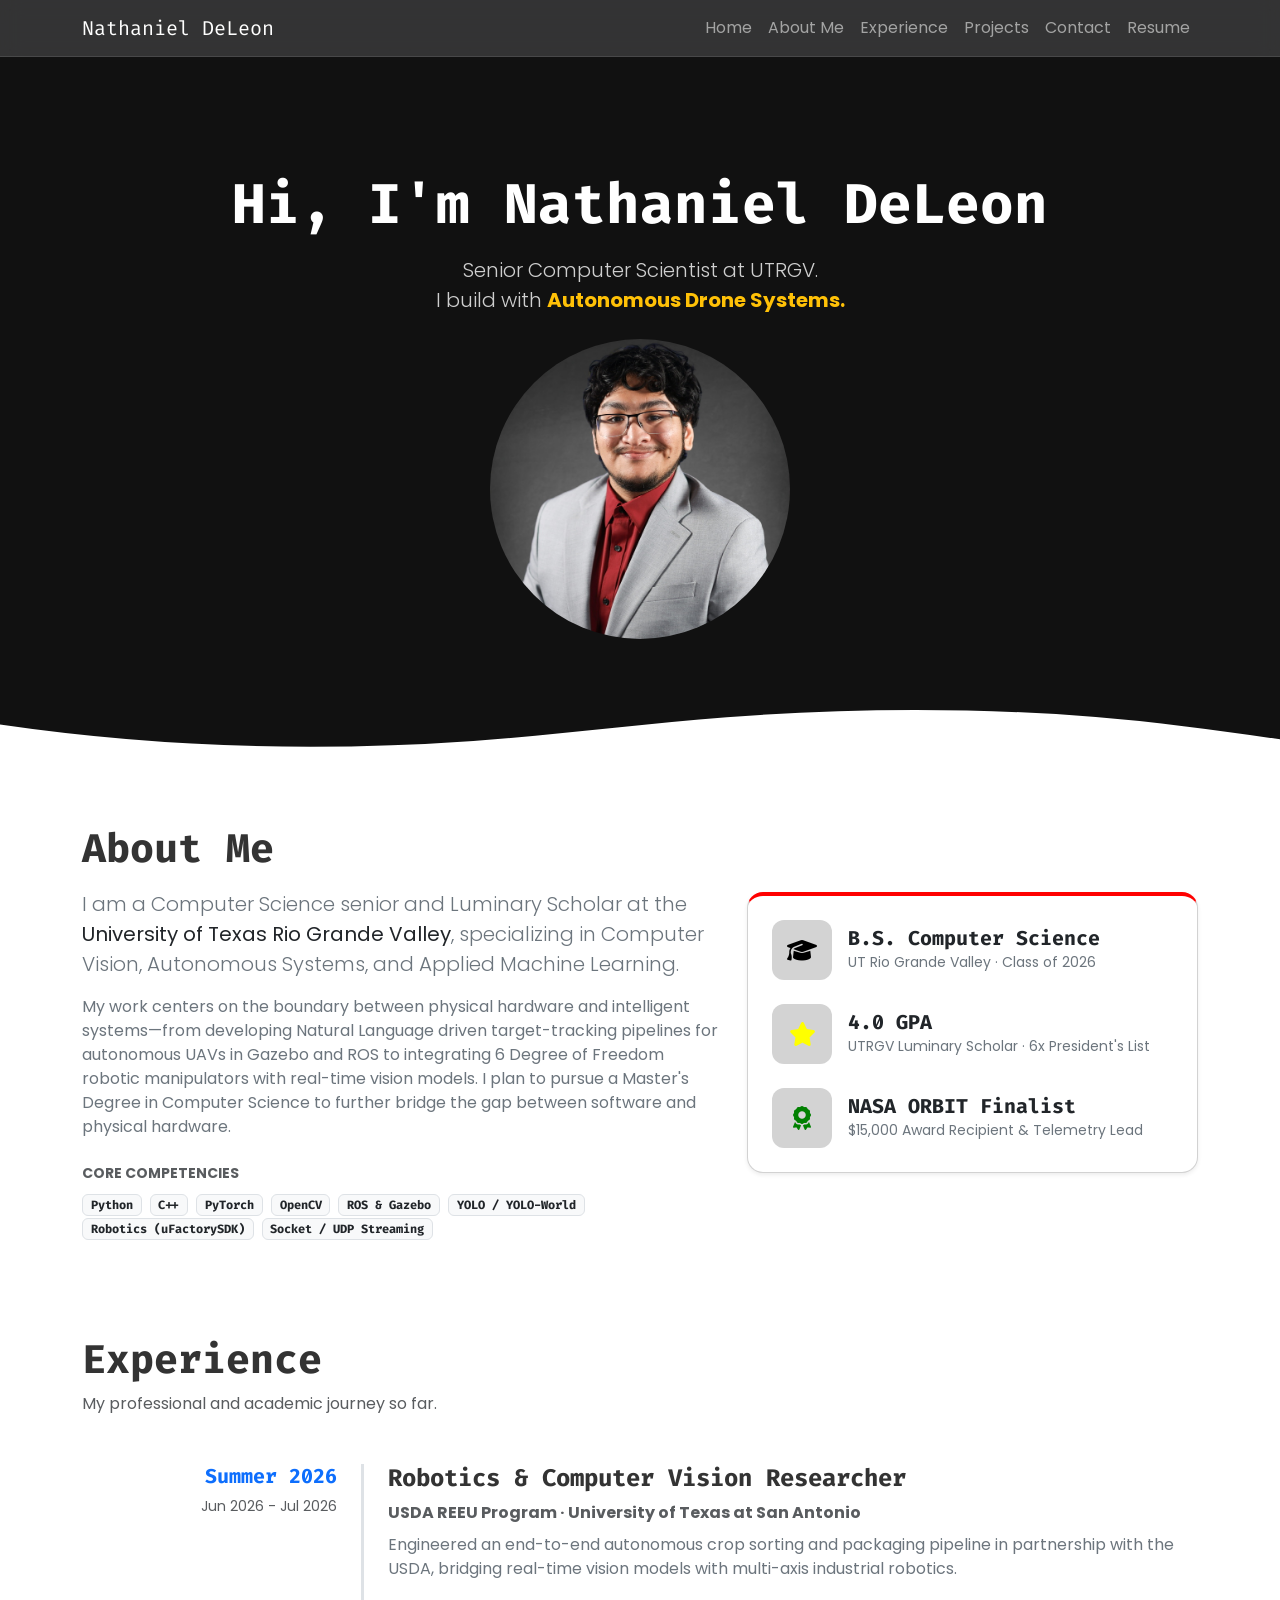
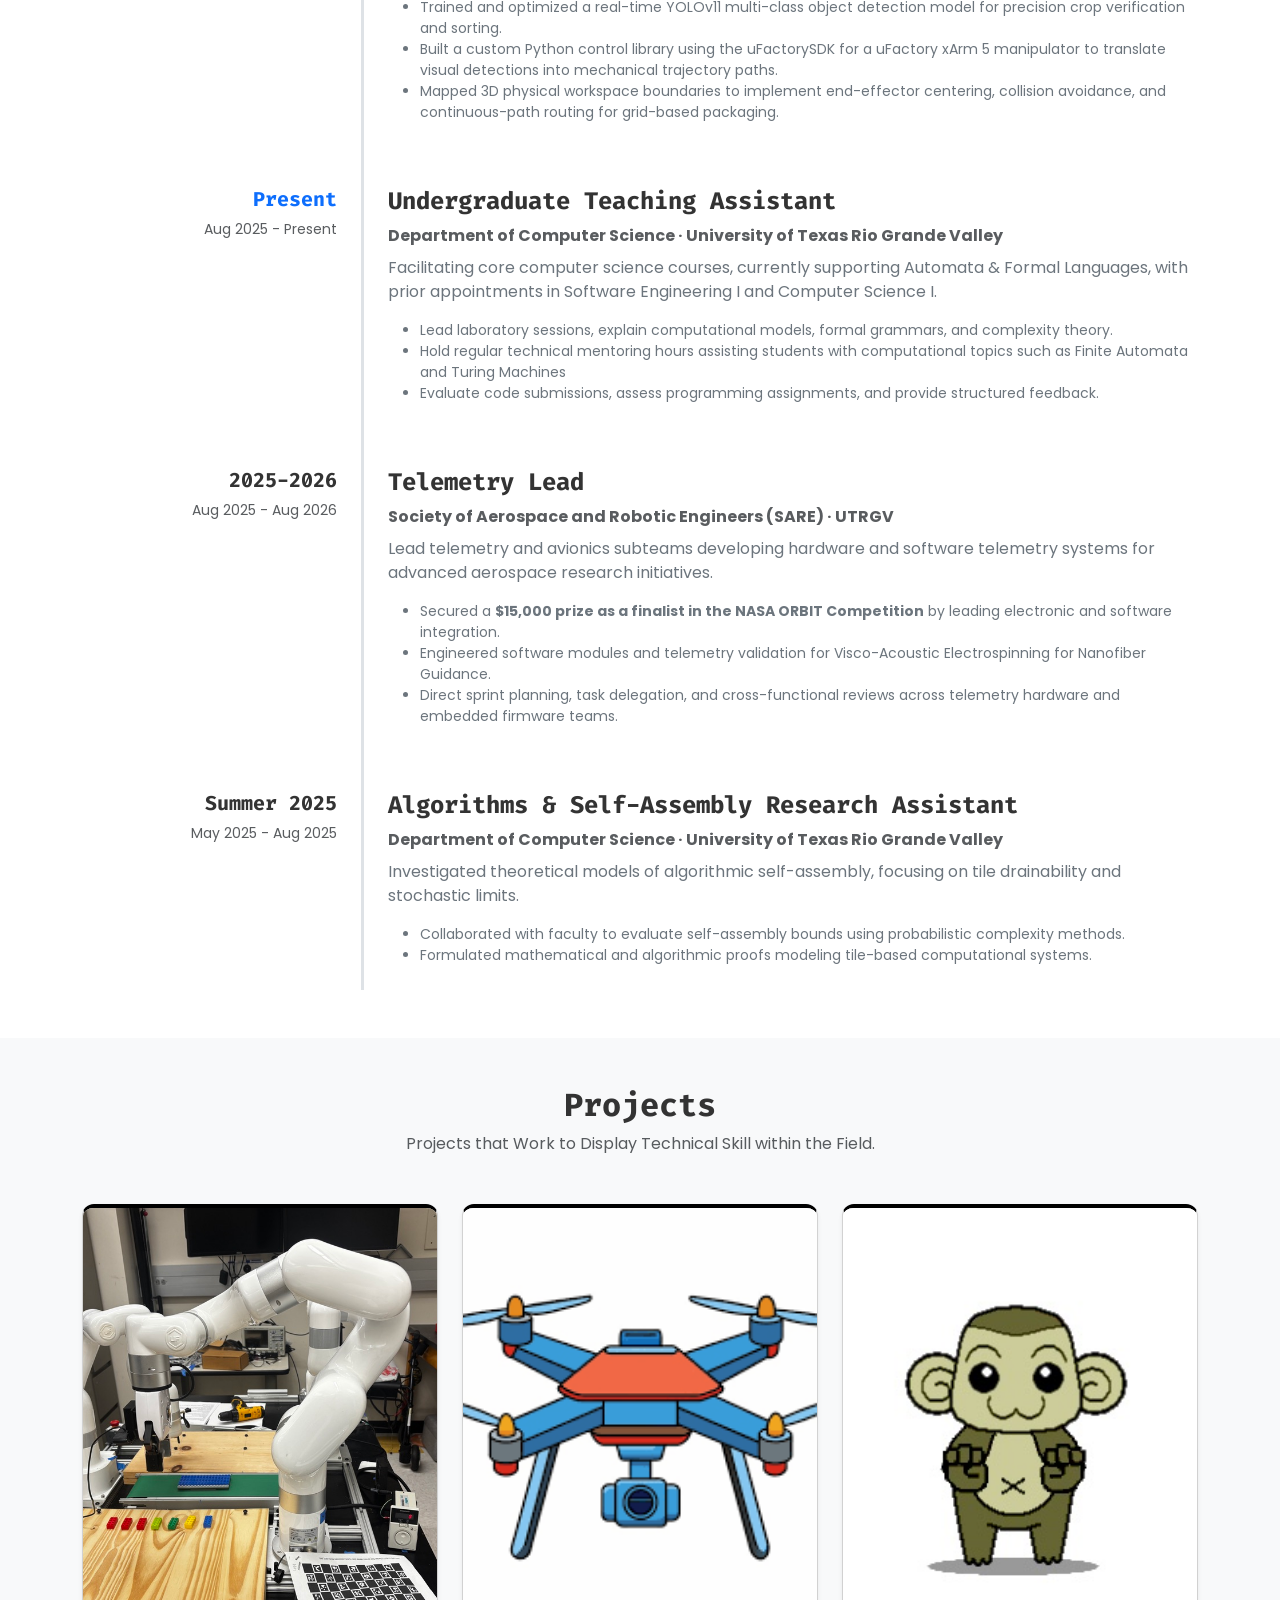
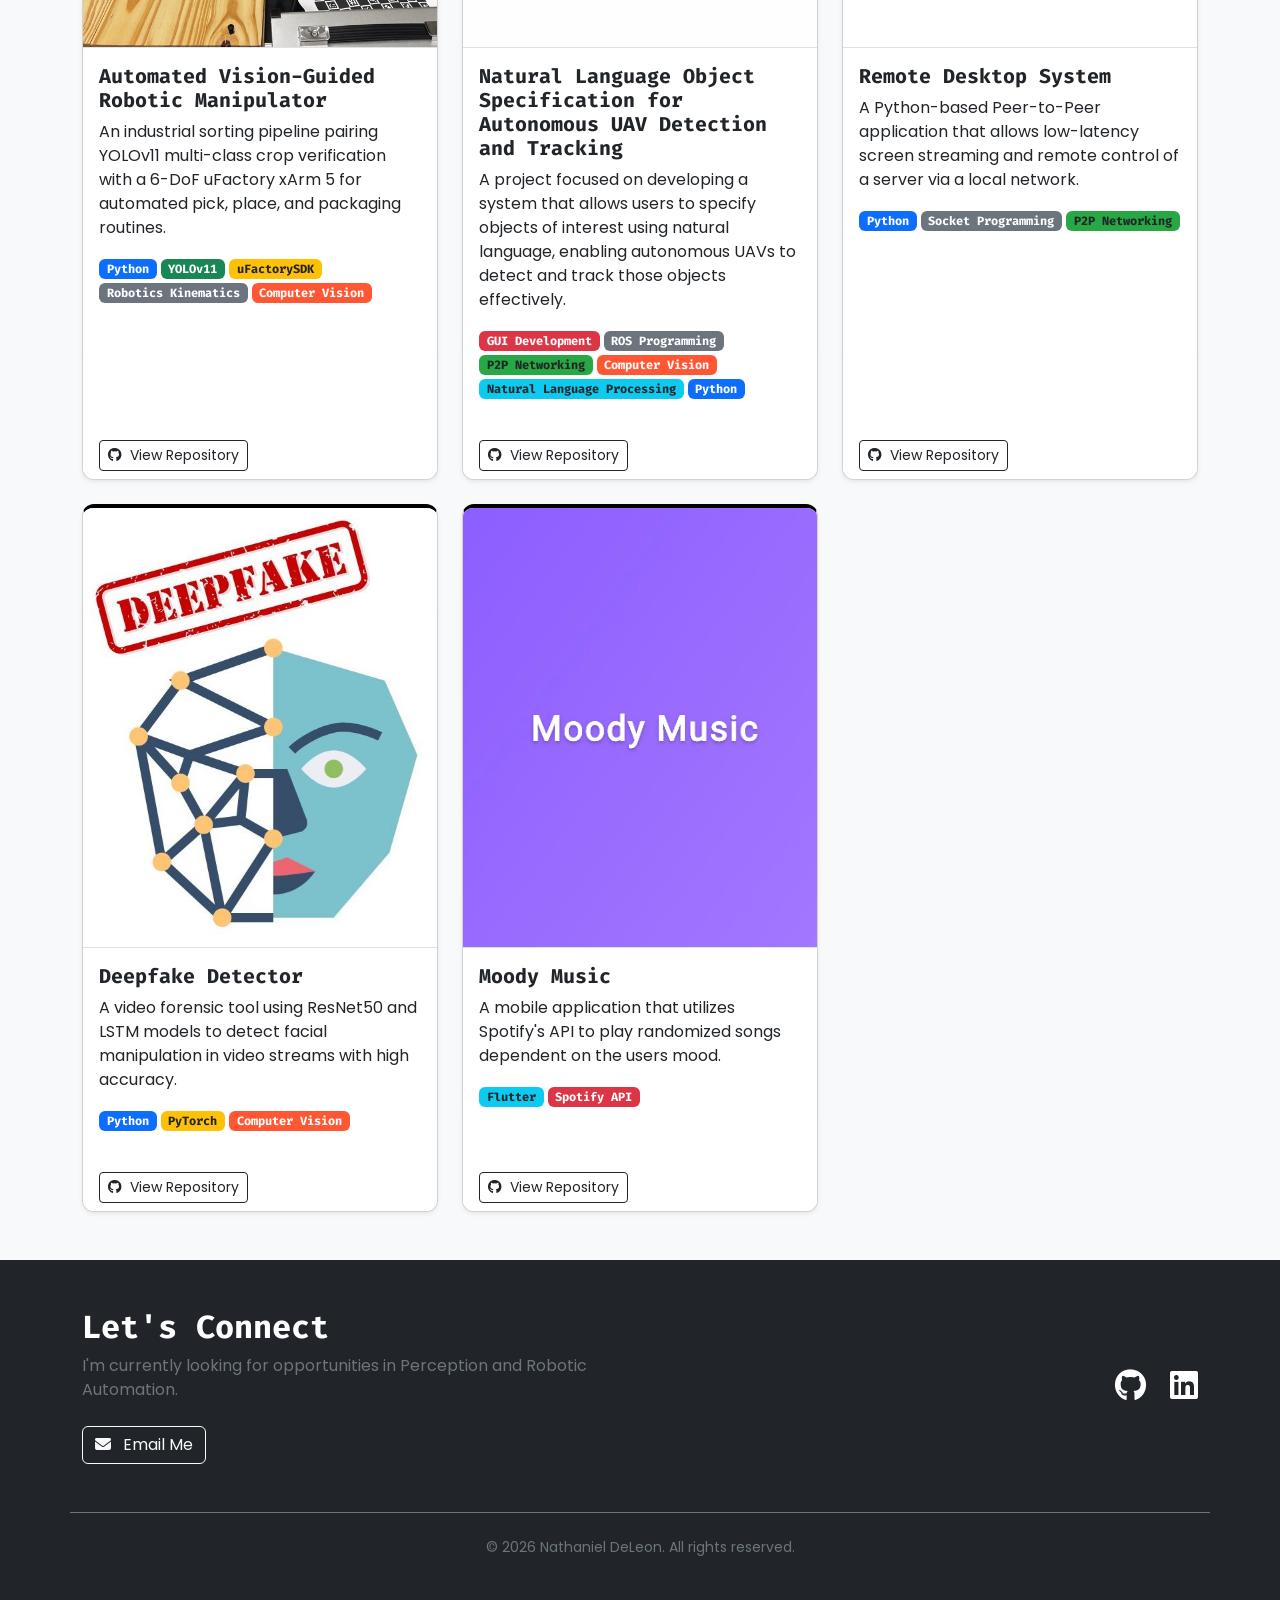
==== commit 17238c35: "fixed visual issues" ====
--- a/index.html
+++ b/index.html
@@ -59,8 +59,8 @@
         </div>
         
         <div style="position: absolute; bottom: 0; left: 0; width: 100%; overflow: hidden; line-height: 0;">
-            <svg data-name="Layer 1" xmlns="http://www.w3.org/2000/svg" viewBox="0 0 1200 120" preserveAspectRatio="xMidYMax slice" style="position: relative; display: block; width: calc(138% + 1.3px); height: 68px;">
-                <path d="M321.39,56.44c58-10.79,114.16-30.13,172-41.86,82.39-16.72,168.19-17.73,250.45-.39C823.78,31,906.67,72,985.66,92.83c70.05,18.48,146.53,26.09,214.34,3V0H0V27.35A600.21,600.21,0,0,0,321.39,56.44Z" fill="#f8f9fa"></path>
+            <svg data-name="Layer 1" xmlns="http://www.w3.org/2000/svg" viewBox="0 0 1200 120" preserveAspectRatio="none" style="position: relative; display: block; width: calc(138% + 1.3px); height: 68px;">
+                <path d="M321.39,56.44c58-10.79,114.16-30.13,172-41.86,82.39-16.72,168.19-17.73,250.45-.39C823.78,31,906.67,72,985.66,92.83c70.05,18.48,146.53,26.09,214.34,3V120H0V27.35A600.21,600.21,0,0,0,321.39,56.44Z" fill="#ffffff"></path>
             </svg>
         </div>
     </section>
@@ -168,7 +168,7 @@
                     </p>
                     <ul class="text-secondary small">
                         <li>Lead laboratory sessions, explain computational models, formal grammars, and complexity theory.</li>
-                        <li>Hold regular technical mentoring hours assisting students with desktop and web application architecture.</li>
+                        <li>Hold regular technical mentoring hours assisting students with computational topics such as Finite Automata and Turing Machines</li>
                         <li>Evaluate code submissions, assess programming assignments, and provide structured feedback.</li>
                     </ul>
                 </div>
@@ -176,8 +176,8 @@
     
             <div class="row g-0">
                 <div class="col-md-3 d-flex flex-column align-items-md-end pe-md-4 mb-3 mb-md-0">
-                    <h5 class="fw-bold">Present</h5>
-                    <span class="text-muted small">Aug 2025 - Present</span>
+                    <h5 class="fw-bold">2025-2026</h5>
+                    <span class="text-muted small">Aug 2025 - Aug 2026</span>
                 </div>
                 <div class="col-md-9 ps-md-4 border-start border-3 border-light pb-5">
                     <h4 class="fw-bold">Telemetry Lead</h4>
@@ -195,7 +195,7 @@
     
             <div class="row g-0">
                 <div class="col-md-3 d-flex flex-column align-items-md-end pe-md-4 mb-3 mb-md-0">
-                    <h5 class="fw-bold">Summer Research</h5>
+                    <h5 class="fw-bold">Summer 2025</h5>
                     <span class="text-muted small">May 2025 - Aug 2025</span>
                 </div>
                 <div class="col-md-9 ps-md-4 border-start border-3 border-light pb-2">
--- a/css/style.css
+++ b/css/style.css
@@ -147,6 +147,13 @@
     border-color: blue!important;
 }
 
+#arm-sorting:hover {
+    transform: translateY(-10px);
+    box-shadow: 0 20px 40px orange!important;
+    border-color: orange!important;
+}
+
+
 /* ===========================
    5. SOCIAL ICONS
    =========================== */
